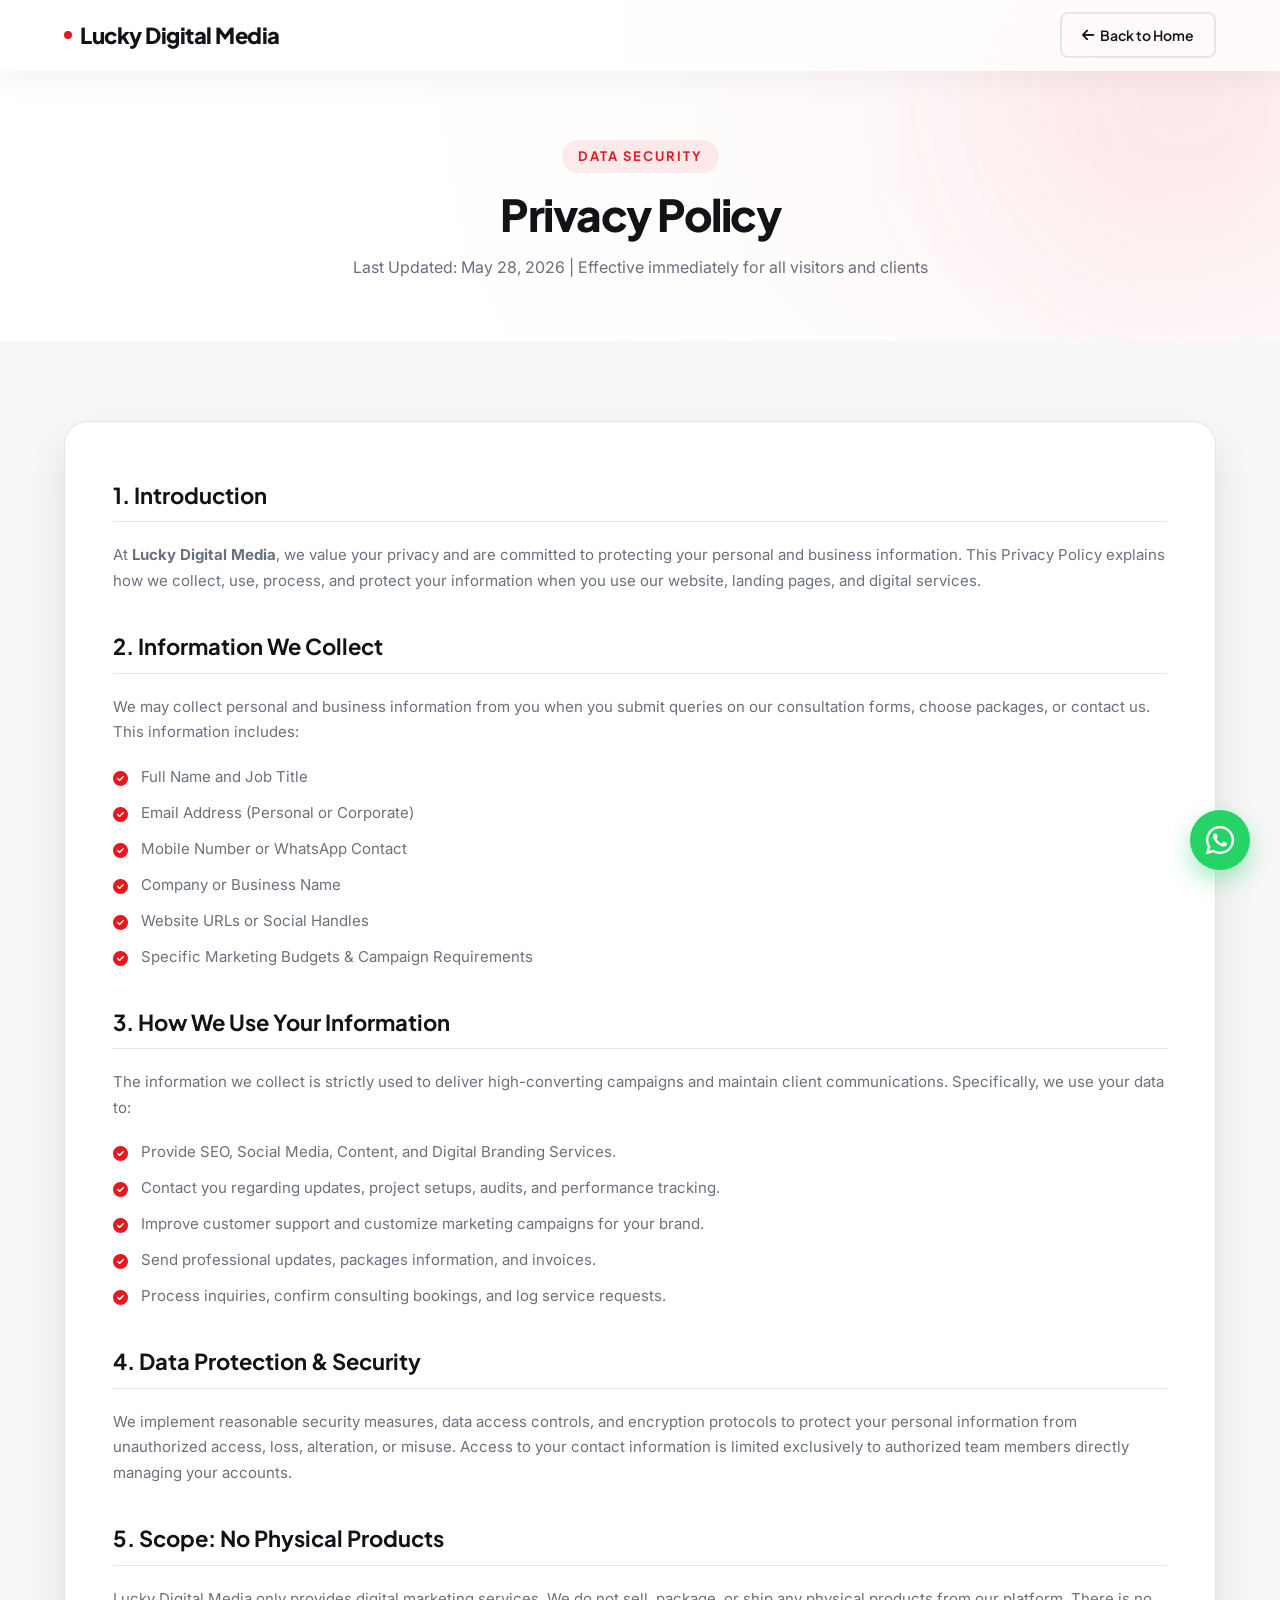
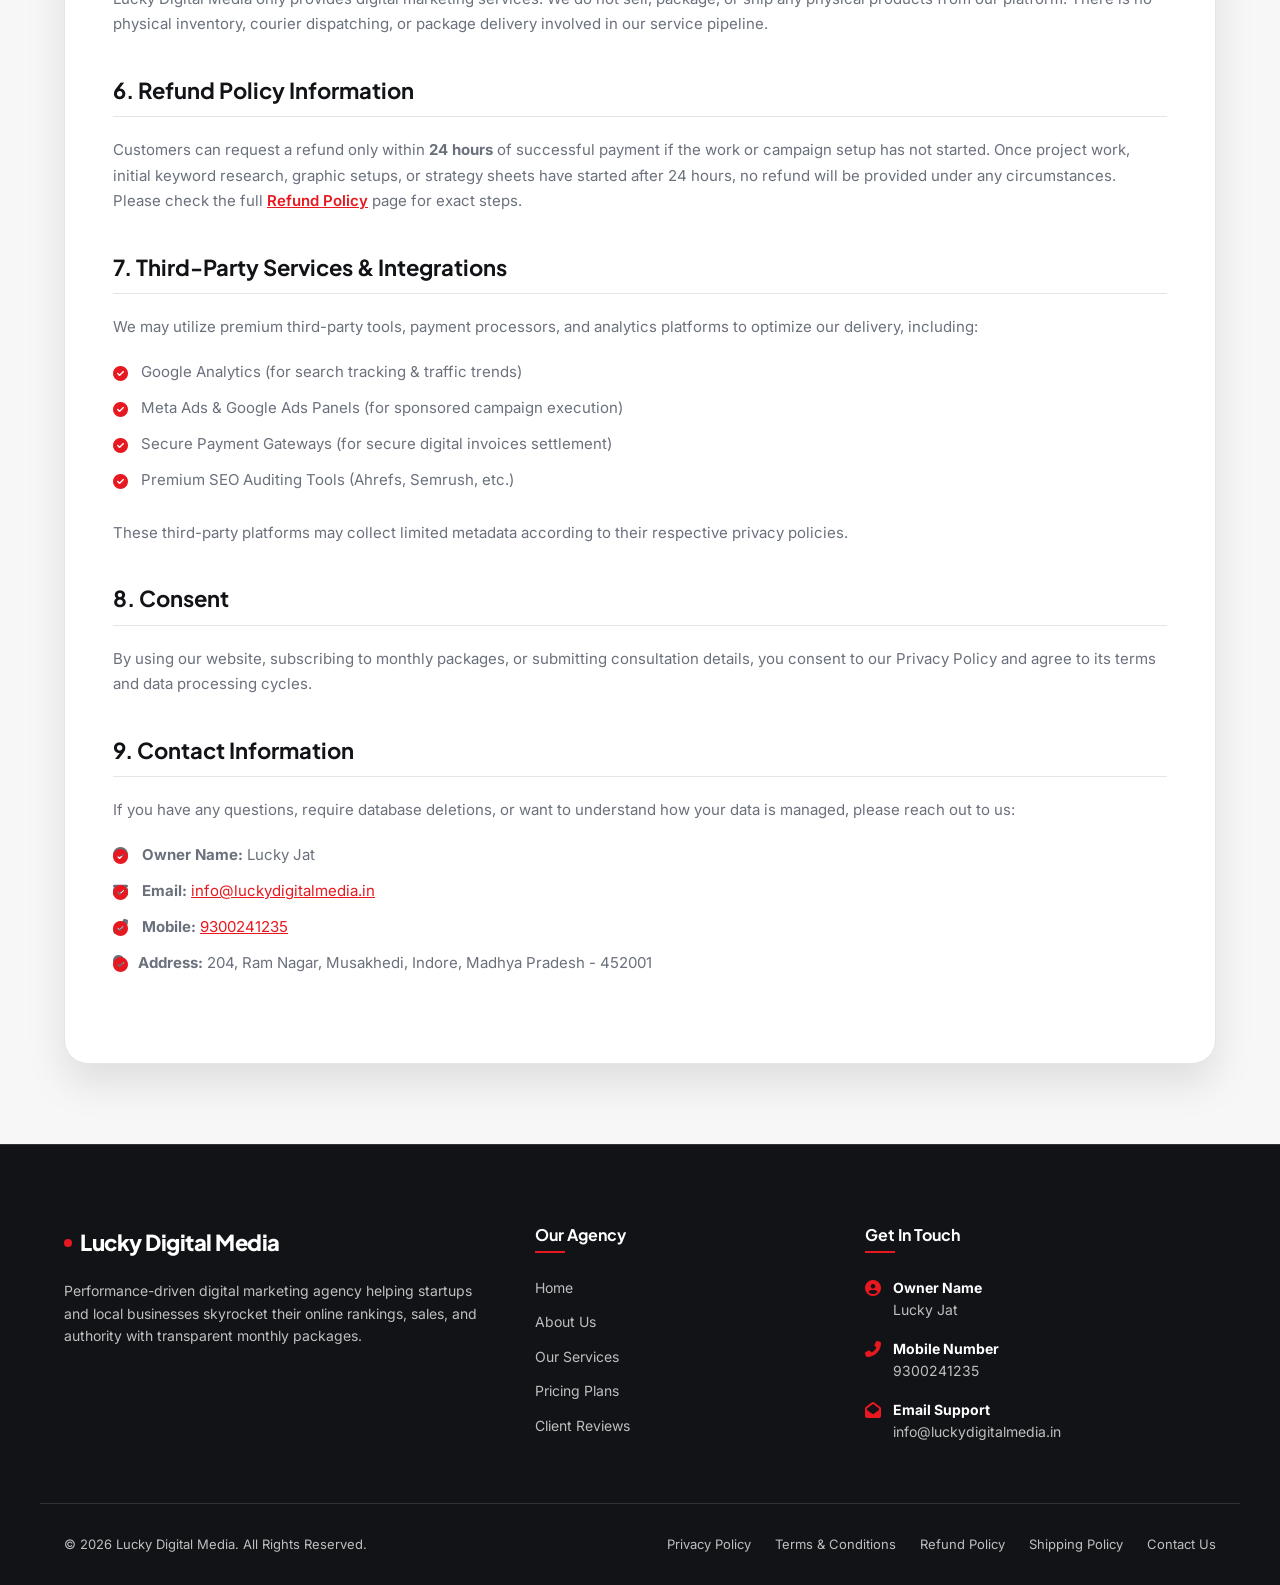
==== privacy.html @ 7b2c9bcc "UI Polish: Removed Antigravity AI credit from copyright text in all footers globally" ====
<!DOCTYPE html>
<html lang="en">
<head>
  <meta charset="UTF-8">
  <meta name="viewport" content="width=device-width, initial-scale=1.0">
  
  <!-- SEO Meta Content -->
  <title>Privacy Policy | Lucky Digital Media</title>
  <meta name="description" content="Read the Privacy Policy for Lucky Digital Media. Learn how we collect, use, safeguard, and secure your personal and business data.">
  <meta name="robots" content="noindex, follow"> <!-- Avoid duplicate landing page SEO indexing -->
  
  <!-- Icons & Fonts -->
  <link rel="stylesheet" href="https://cdnjs.cloudflare.com/ajax/libs/font-awesome/6.4.0/css/all.min.css">
  <link rel="stylesheet" href="css/style.css">
</head>
<body>

  <!-- Sticky Glassmorphic Header -->
  <header class="header scrolled" id="header" style="background-color: var(--glass-bg); backdrop-filter: blur(12px); -webkit-backdrop-filter: blur(12px); border-bottom: 1px solid var(--glass-border); box-shadow: var(--glass-shadow); padding: 12px 0;">
    <div class="container header-container">
      <a href="index.html" class="logo">
        <span class="logo-dot"></span>Lucky Digital Media
      </a>
      
      <div class="header-cta">
        <a href="index.html" class="btn btn-secondary" style="padding: 10px 20px; font-size: 14px; gap: 6px;"><i class="fas fa-arrow-left"></i> Back to Home</a>
      </div>
    </div>
  </header>

  <!-- Hero Section -->
  <section class="hero" id="hero" style="padding: 140px 0 60px 0; background: radial-gradient(circle at 80% 20%, hsla(358, 81%, 50%, 0.03) 0%, transparent 60%);">
    <div class="container" style="text-align: center;">
      <span class="section-tag">Data Security</span>
      <h1 style="font-size: 44px; font-weight: 800; margin-bottom: 16px;">Privacy Policy</h1>
      <p style="color: var(--text-muted); font-size: 16px;">Last Updated: May 28, 2026 | Effective immediately for all visitors and clients</p>
    </div>
  </section>

  <!-- Policy Content Section -->
  <section class="section section-bg-light" style="padding: 40px 0 80px 0;">
    <div class="container">
      <div class="policy-content-box">
        
        <h2>1. Introduction</h2>
        <p>At <strong>Lucky Digital Media</strong>, we value your privacy and are committed to protecting your personal and business information. This Privacy Policy explains how we collect, use, process, and protect your information when you use our website, landing pages, and digital services.</p>
        
        <h2>2. Information We Collect</h2>
        <p>We may collect personal and business information from you when you submit queries on our consultation forms, choose packages, or contact us. This information includes:</p>
        <ul>
          <li>Full Name and Job Title</li>
          <li>Email Address (Personal or Corporate)</li>
          <li>Mobile Number or WhatsApp Contact</li>
          <li>Company or Business Name</li>
          <li>Website URLs or Social Handles</li>
          <li>Specific Marketing Budgets & Campaign Requirements</li>
        </ul>
        
        <h2>3. How We Use Your Information</h2>
        <p>The information we collect is strictly used to deliver high-converting campaigns and maintain client communications. Specifically, we use your data to:</p>
        <ul>
          <li>Provide SEO, Social Media, Content, and Digital Branding Services.</li>
          <li>Contact you regarding updates, project setups, audits, and performance tracking.</li>
          <li>Improve customer support and customize marketing campaigns for your brand.</li>
          <li>Send professional updates, packages information, and invoices.</li>
          <li>Process inquiries, confirm consulting bookings, and log service requests.</li>
        </ul>
        
        <h2>4. Data Protection & Security</h2>
        <p>We implement reasonable security measures, data access controls, and encryption protocols to protect your personal information from unauthorized access, loss, alteration, or misuse. Access to your contact information is limited exclusively to authorized team members directly managing your accounts.</p>
        
        <h2>5. Scope: No Physical Products</h2>
        <p>Lucky Digital Media only provides digital marketing services. We do not sell, package, or ship any physical products from our platform. There is no physical inventory, courier dispatching, or package delivery involved in our service pipeline.</p>
        
        <h2>6. Refund Policy Information</h2>
        <p>Customers can request a refund only within <strong>24 hours</strong> of successful payment if the work or campaign setup has not started. Once project work, initial keyword research, graphic setups, or strategy sheets have started after 24 hours, no refund will be provided under any circumstances. Please check the full <a href="refund.html" style="color: var(--primary); font-weight: 600; text-decoration: underline;">Refund Policy</a> page for exact steps.</p>
        
        <h2>7. Third-Party Services & Integrations</h2>
        <p>We may utilize premium third-party tools, payment processors, and analytics platforms to optimize our delivery, including:</p>
        <ul>
          <li>Google Analytics (for search tracking & traffic trends)</li>
          <li>Meta Ads & Google Ads Panels (for sponsored campaign execution)</li>
          <li>Secure Payment Gateways (for secure digital invoices settlement)</li>
          <li>Premium SEO Auditing Tools (Ahrefs, Semrush, etc.)</li>
        </ul>
        <p>These third-party platforms may collect limited metadata according to their respective privacy policies.</p>
        
        <h2>8. Consent</h2>
        <p>By using our website, subscribing to monthly packages, or submitting consultation details, you consent to our Privacy Policy and agree to its terms and data processing cycles.</p>
        
        <h2>9. Contact Information</h2>
        <p>If you have any questions, require database deletions, or want to understand how your data is managed, please reach out to us:</p>
        <ul style="list-style: none;">
          <li style="padding-left: 0;"><i class="fas fa-user-circle text-primary" style="margin-right: 10px;"></i> <strong>Owner Name:</strong> Lucky Jat</li>
          <li style="padding-left: 0;"><i class="fas fa-envelope text-primary" style="margin-right: 10px;"></i> <strong>Email:</strong> <a href="mailto:info@luckydigitalmedia.in" style="color: var(--primary); text-decoration: underline;">info@luckydigitalmedia.in</a></li>
          <li style="padding-left: 0;"><i class="fas fa-phone-alt text-primary" style="margin-right: 10px;"></i> <strong>Mobile:</strong> <a href="tel:9300241235" style="color: var(--primary); text-decoration: underline;">9300241235</a></li>
          <li style="padding-left: 0;"><i class="fas fa-map-marker-alt text-primary" style="margin-right: 10px;"></i> <strong>Address:</strong> 204, Ram Nagar, Musakhedi, Indore, Madhya Pradesh - 452001</li>
        </ul>
        
      </div>
    </div>
  </section>

  <!-- Footer Section -->
  <footer class="footer">
    <div class="container footer-grid">
      
      <div class="footer-brand">
        <a href="index.html" class="logo">
          <span class="logo-dot"></span>Lucky Digital Media
        </a>
        <p class="footer-desc">Performance-driven digital marketing agency helping startups and local businesses skyrocket their online rankings, sales, and authority with transparent monthly packages.</p>
        
      </div>
      
      <div class="footer-column">
        <h4>Our Agency</h4>
        <div class="footer-links">
          <a href="index.html#hero">Home</a>
          <a href="index.html#about">About Us</a>
          <a href="index.html#services">Our Services</a>
          <a href="index.html#pricing">Pricing Plans</a>
          <a href="index.html#testimonials">Client Reviews</a>
        </div>
      </div>
      
      <div class="footer-column">
        <h4>Get In Touch</h4>
        <div class="footer-contact">
          <div class="footer-contact-item">
            <i class="fas fa-user-circle"></i>
            <div>
              <strong>Owner Name</strong>
              <p>Lucky Jat</p>
            </div>
          </div>
          <a href="tel:9300241235" class="footer-contact-item">
            <i class="fas fa-phone-alt"></i>
            <div>
              <strong>Mobile Number</strong>
              <p>9300241235</p>
            </div>
          </a>
          <a href="mailto:info@luckydigitalmedia.in" class="footer-contact-item">
            <i class="fas fa-envelope-open"></i>
            <div>
              <strong>Email Support</strong>
              <p>info@luckydigitalmedia.in</p>
            </div>
          </a>
        </div>
      </div>
      
    </div>
    
    <div class="container footer-bottom">
      <p class="footer-copyright">&copy; 2026 Lucky Digital Media. All Rights Reserved.</p>
      <div class="footer-bottom-links">
        <a href="privacy.html">Privacy Policy</a>
        <a href="terms.html">Terms & Conditions</a>
        <a href="refund.html">Refund Policy</a>
        <a href="shipping.html">Shipping Policy</a>
        <a href="index.html#consultation">Contact Us</a>
      </div>
    </div>
  </footer>

  <!-- Floating Responsive WhatsApp Button (Pulsing) -->
  <a href="https://wa.me/919300241235?text=Hi%20Lucky,%20I%20am%20interested%20in%20your%20digital%20marketing%20services!" class="whatsapp-float" target="_blank" rel="noopener noreferrer" aria-label="Chat on WhatsApp">
    <i class="fab fa-whatsapp"></i>
  </a>

  <!-- Back to Top Button -->
  <div class="back-to-top" id="backToTop" aria-label="Scroll to Top">
    <i class="fas fa-arrow-up"></i>
  </div>

  <script>
    const backToTopBtn = document.getElementById('backToTop');
    window.addEventListener('scroll', () => {
      if (window.scrollY > 400) {
        backToTopBtn.classList.add('show');
      } else {
        backToTopBtn.classList.remove('show');
      }
    });
    backToTopBtn.addEventListener('click', () => {
      window.scrollTo({ top: 0, behavior: 'smooth' });
    });
  </script>
</body>
</html>
---- css/style.css ----
/* 
  Lucky Digital Media - Premium Website Design Stylesheet
  Author: Antigravity AI
  Colors: Primary Red (#E31E24), White (#FFFFFF), Gray (#F7F7F7), Black (#111111)
  Fonts: Plus Jakarta Sans (Headings), Inter (Body)
*/

@import url('https://fonts.googleapis.com/css2?family=Inter:wght@300;400;500;600;700&family=Plus+Jakarta+Sans:wght@400;500;600;700;800&display=swap');

/* --- CUSTOM PROPERTIES --- */
:root {
  /* Colors */
  --primary: hsl(358, 81%, 50%); /* #E31E24 */
  --primary-hover: hsl(358, 81%, 42%);
  --primary-light: hsla(358, 81%, 50%, 0.08);
  --primary-glow: rgba(227, 30, 36, 0.4);
  
  --dark: hsl(220, 15%, 8%); /* #111317 */
  --dark-soft: hsl(220, 12%, 14%);
  --dark-light: hsl(220, 10%, 20%);
  
  --light: hsl(0, 0%, 97%); /* #F7F7F7 */
  --white: hsl(0, 0%, 100%);
  
  --text-dark: hsl(220, 15%, 10%); /* #111111 */
  --text-muted: hsl(220, 8%, 45%);
  --text-light: hsl(0, 0%, 95%);
  --text-light-muted: hsl(0, 0%, 75%);

  --border-color: hsl(220, 10%, 90%);
  --border-color-dark: hsl(220, 10%, 20%);
  
  /* Glassmorphism templates */
  --glass-bg: rgba(255, 255, 255, 0.75);
  --glass-border: rgba(255, 255, 255, 0.4);
  --glass-shadow: 0 8px 32px 0 rgba(0, 0, 0, 0.05);

  --glass-dark-bg: rgba(17, 19, 23, 0.75);
  --glass-dark-border: rgba(255, 255, 255, 0.05);
  --glass-dark-shadow: 0 8px 32px 0 rgba(0, 0, 0, 0.2);

  /* Fonts */
  --font-heading: 'Plus Jakarta Sans', sans-serif;
  --font-body: 'Inter', sans-serif;

  /* Shadows */
  --shadow-sm: 0 2px 8px rgba(0, 0, 0, 0.04);
  --shadow-md: 0 10px 30px rgba(0, 0, 0, 0.06);
  --shadow-lg: 0 20px 40px rgba(0, 0, 0, 0.1);
  --shadow-primary: 0 10px 25px rgba(227, 30, 36, 0.25);
  
  /* Border Radius */
  --radius-sm: 8px;
  --radius-md: 16px;
  --radius-lg: 24px;
  --radius-full: 9999px;

  /* Transitions */
  --transition-fast: 0.2s cubic-bezier(0.4, 0, 0.2, 1);
  --transition-normal: 0.4s cubic-bezier(0.4, 0, 0.2, 1);
  --transition-slow: 0.6s cubic-bezier(0.4, 0, 0.2, 1);

  /* Scroll padding for sticky header */
  scroll-behavior: smooth;
}

/* --- RESET & GLOBAL --- */
* {
  margin: 0;
  padding: 0;
  box-sizing: border-box;
  outline: none;
}

body {
  font-family: var(--font-body);
  font-size: 16px;
  line-height: 1.6;
  color: var(--text-dark);
  background-color: var(--white);
  overflow-x: hidden;
  -webkit-font-smoothing: antialiased;
}

h1, h2, h3, h4, h5, h6 {
  font-family: var(--font-heading);
  font-weight: 700;
  line-height: 1.25;
  color: var(--dark);
}

a {
  text-decoration: none;
  color: inherit;
  transition: var(--transition-fast);
}

button, input, select, textarea {
  font-family: inherit;
  font-size: inherit;
}

ul {
  list-style: none;
}

img {
  max-width: 100%;
  height: auto;
  display: block;
}

/* Custom Scrollbar */
::-webkit-scrollbar {
  width: 10px;
}
::-webkit-scrollbar-track {
  background: var(--light);
}
::-webkit-scrollbar-thumb {
  background: hsl(220, 10%, 80%);
  border-radius: var(--radius-full);
  border: 2px solid var(--light);
}
::-webkit-scrollbar-thumb:hover {
  background: var(--primary);
}

/* --- REUSABLE UTILITIES & LAYOUT --- */
.container {
  width: 100%;
  max-width: 1200px;
  margin: 0 auto;
  padding: 0 24px;
}

.section {
  padding: 100px 0;
  position: relative;
}

.section-bg-light {
  background-color: var(--light);
}

.section-bg-dark {
  background-color: var(--dark);
  color: var(--text-light);
}

.section-bg-dark h1,
.section-bg-dark h2,
.section-bg-dark h3,
.section-bg-dark h4 {
  color: var(--white);
}

.section-header {
  text-align: center;
  max-width: 700px;
  margin: 0 auto 60px auto;
}

.section-tag {
  display: inline-block;
  font-family: var(--font-heading);
  font-size: 13px;
  font-weight: 700;
  text-transform: uppercase;
  letter-spacing: 2px;
  color: var(--primary);
  background-color: var(--primary-light);
  padding: 6px 16px;
  border-radius: var(--radius-full);
  margin-bottom: 16px;
}

.section-header h2 {
  font-size: 40px;
  font-weight: 800;
  margin-bottom: 20px;
  letter-spacing: -0.5px;
}

.section-header p {
  font-size: 18px;
  color: var(--text-muted);
}

.section-bg-dark .section-header p {
  color: var(--text-light-muted);
}

/* Red highlighted text in headings */
.highlight-red {
  color: var(--primary);
  position: relative;
  display: inline-block;
}

/* Button UI Components */
.btn {
  display: inline-flex;
  align-items: center;
  justify-content: center;
  padding: 14px 28px;
  font-family: var(--font-heading);
  font-weight: 600;
  font-size: 15px;
  border-radius: var(--radius-sm);
  border: none;
  cursor: pointer;
  transition: var(--transition-normal);
  gap: 8px;
}

.btn-primary {
  background-color: var(--primary);
  color: var(--white);
  box-shadow: var(--shadow-primary);
}

.btn-primary:hover {
  background-color: var(--primary-hover);
  transform: translateY(-2px);
  box-shadow: 0 12px 28px rgba(227, 30, 36, 0.35);
}

.btn-secondary {
  background-color: transparent;
  color: var(--dark);
  border: 2px solid var(--border-color);
}

.btn-secondary:hover {
  background-color: var(--dark);
  color: var(--white);
  border-color: var(--dark);
  transform: translateY(-2px);
}

.btn-white {
  background-color: var(--white);
  color: var(--primary);
  box-shadow: var(--shadow-sm);
}

.btn-white:hover {
  background-color: var(--primary);
  color: var(--white);
  transform: translateY(-2px);
  box-shadow: var(--shadow-primary);
}

.btn-dark {
  background-color: var(--dark);
  color: var(--white);
  box-shadow: var(--shadow-md);
}

.btn-dark:hover {
  background-color: var(--primary);
  transform: translateY(-2px);
  box-shadow: var(--shadow-primary);
}

/* Scroll progress bar indicator */
.scroll-progress-container {
  position: fixed;
  top: 0;
  left: 0;
  width: 100%;
  height: 4px;
  z-index: 1001;
}

.scroll-progress-bar {
  height: 100%;
  background: var(--primary);
  width: 0%;
  transition: width 0.1s ease-out;
}

/* --- STICKY GLASSMORPHISM HEADER --- */
.header {
  position: fixed;
  top: 0;
  left: 0;
  width: 100%;
  z-index: 1000;
  transition: var(--transition-normal);
  padding: 20px 0;
}

.header.scrolled {
  background-color: var(--glass-bg);
  backdrop-filter: blur(12px);
  -webkit-backdrop-filter: blur(12px);
  border-bottom: 1px solid var(--glass-border);
  box-shadow: var(--glass-shadow);
  padding: 12px 0;
}

.header-container {
  display: flex;
  align-items: center;
  justify-content: space-between;
}

.logo {
  display: flex;
  align-items: center;
  gap: 8px;
  font-family: var(--font-heading);
  font-weight: 800;
  font-size: 22px;
  color: var(--dark);
  letter-spacing: -0.5px;
  white-space: nowrap;
}

.mobile-cta-btn {
  display: none;
}

.logo-dot {
  width: 8px;
  height: 8px;
  background-color: var(--primary);
  border-radius: var(--radius-full);
  display: inline-block;
}

.nav {
  display: flex;
  align-items: center;
  gap: 32px;
}

.nav-link {
  font-family: var(--font-heading);
  font-weight: 500;
  font-size: 15px;
  color: var(--text-dark);
  position: relative;
  padding: 6px 0;
}

.nav-link:hover,
.nav-link.active {
  color: var(--primary);
}

.nav-link::after {
  content: '';
  position: absolute;
  bottom: 0;
  left: 0;
  width: 0;
  height: 2px;
  background-color: var(--primary);
  transition: var(--transition-normal);
}

.nav-link:hover::after,
.nav-link.active::after {
  width: 100%;
}

.header-cta {
  display: block;
}

.hamburger {
  display: none;
  cursor: pointer;
  background: none;
  border: none;
  position: relative;
  width: 24px;
  height: 18px;
  z-index: 1010;
}

.hamburger span {
  display: block;
  position: absolute;
  height: 2px;
  width: 100%;
  background: var(--dark);
  border-radius: 9px;
  opacity: 1;
  left: 0;
  transform: rotate(0deg);
  transition: .25s ease-in-out;
}

.hamburger span:nth-child(1) { top: 0px; }
.hamburger span:nth-child(2) { top: 8px; }
.hamburger span:nth-child(3) { top: 16px; }

.hamburger.open span:nth-child(1) {
  top: 8px;
  transform: rotate(135deg);
}

.hamburger.open span:nth-child(2) {
  opacity: 0;
  left: -60px;
}

.hamburger.open span:nth-child(3) {
  top: 8px;
  transform: rotate(-135deg);
}

/* --- DYNAMIC HERO SECTION --- */
.hero {
  padding: 160px 0 100px 0;
  background: radial-gradient(circle at 80% 20%, hsla(358, 81%, 50%, 0.04) 0%, transparent 60%),
              radial-gradient(circle at 10% 80%, hsla(220, 15%, 8%, 0.02) 0%, transparent 50%);
  position: relative;
  overflow: hidden;
}

.hero::before {
  content: '';
  position: absolute;
  width: 400px;
  height: 400px;
  border-radius: var(--radius-full);
  background: var(--primary-light);
  filter: blur(100px);
  top: -100px;
  right: -100px;
  z-index: 0;
}

.hero-grid {
  display: grid;
  grid-template-columns: 1.1fr 0.9fr;
  align-items: center;
  gap: 60px;
  position: relative;
  z-index: 1;
}

.hero-content {
  display: flex;
  flex-direction: column;
  align-items: flex-start;
}

.hero-tag {
  display: inline-flex;
  align-items: center;
  gap: 8px;
  background-color: var(--white);
  padding: 8px 16px;
  border-radius: var(--radius-full);
  box-shadow: var(--shadow-sm);
  border: 1px solid var(--border-color);
  font-family: var(--font-heading);
  font-size: 13px;
  font-weight: 600;
  color: var(--dark);
  margin-bottom: 24px;
}

.hero-tag-pulse {
  width: 8px;
  height: 8px;
  background-color: var(--primary);
  border-radius: var(--radius-full);
  animation: pulse 1.5s infinite;
}

.hero h1 {
  font-size: 56px;
  font-weight: 800;
  line-height: 1.15;
  letter-spacing: -1.5px;
  margin-bottom: 24px;
}

.hero h1 span.gradient {
  background: linear-gradient(to right, var(--primary), hsl(358, 80%, 60%));
  -webkit-background-clip: text;
  -webkit-text-fill-color: transparent;
}

.hero p.subheading {
  font-size: 19px;
  color: var(--text-muted);
  margin-bottom: 36px;
  line-height: 1.6;
}

.hero-ctas {
  display: flex;
  gap: 16px;
  margin-bottom: 40px;
  flex-wrap: wrap;
}

.hero-trust-bar {
  border-top: 1px solid var(--border-color);
  padding-top: 24px;
  width: 100%;
}

.hero-trust-text {
  font-family: var(--font-heading);
  font-size: 14px;
  font-weight: 600;
  color: var(--text-muted);
  display: flex;
  align-items: center;
  gap: 12px;
  flex-wrap: wrap;
}

.hero-trust-text span {
  display: flex;
  align-items: center;
  gap: 6px;
}

.hero-trust-text span:not(:last-child)::after {
  content: '|';
  margin-left: 12px;
  color: var(--border-color);
}

.hero-visual {
  position: relative;
  display: flex;
  justify-content: center;
}

.hero-blob-card {
  position: relative;
  width: 100%;
  max-width: 480px;
  height: 400px;
  background: linear-gradient(135deg, var(--primary) 0%, hsl(358, 80%, 40%) 100%);
  border-radius: 30% 70% 70% 30% / 30% 30% 70% 70%;
  animation: morphing 15s ease-in-out infinite alternate;
  display: flex;
  align-items: center;
  justify-content: center;
  box-shadow: 0 20px 50px rgba(227, 30, 36, 0.3);
}

.hero-card-floating {
  position: absolute;
  background-color: var(--glass-bg);
  backdrop-filter: blur(12px);
  -webkit-backdrop-filter: blur(12px);
  border: 1px solid var(--glass-border);
  border-radius: var(--radius-md);
  padding: 16px 20px;
  box-shadow: var(--shadow-lg);
  display: flex;
  align-items: center;
  gap: 14px;
  animation: float 6s ease-in-out infinite;
}

.hero-card-1 {
  top: 40px;
  left: -20px;
  animation-delay: 0s;
}

.hero-card-2 {
  bottom: 40px;
  right: -20px;
  animation-delay: 3s;
}

.hero-card-icon {
  width: 44px;
  height: 44px;
  border-radius: var(--radius-sm);
  background-color: var(--primary-light);
  display: flex;
  align-items: center;
  justify-content: center;
  color: var(--primary);
  font-size: 20px;
}

.hero-card-info h4 {
  font-size: 16px;
  font-weight: 700;
}

.hero-card-info p {
  font-size: 12px;
  color: var(--text-muted);
}

.hero-svg-illustration {
  width: 80%;
  color: var(--white);
}

/* --- DUAL-BEHAVIOR IMAGE SLIDER --- */
.slider-section {
  position: relative;
  overflow: hidden;
  padding: 60px 0;
  background-color: var(--light);
}

.slider-wrapper {
  position: relative;
  width: 100%;
  border-radius: var(--radius-lg);
  overflow: hidden;
  box-shadow: var(--shadow-lg);
}

.slider-container {
  display: flex;
  width: 300%; /* For 3 slides */
  transition: transform var(--transition-slow);
}

.slide {
  width: 33.3333%;
  position: relative;
  min-height: 520px;
  display: grid;
  grid-template-columns: 1fr 1.1fr;
  background-color: var(--dark);
  color: var(--white);
  overflow: hidden;
}

.slide-content {
  padding: 60px;
  display: flex;
  flex-direction: column;
  justify-content: center;
  align-items: flex-start;
  z-index: 2;
  position: relative;
}

.slide-tag {
  color: var(--primary);
  font-weight: 700;
  font-size: 14px;
  text-transform: uppercase;
  letter-spacing: 2px;
  margin-bottom: 20px;
  font-family: var(--font-heading);
}

.slide-title {
  font-size: 38px;
  font-weight: 800;
  line-height: 1.2;
  margin-bottom: 20px;
  letter-spacing: -0.5px;
  color: var(--white);
}

.slide-desc {
  font-size: 16px;
  color: var(--text-light-muted);
  margin-bottom: 36px;
}

.slide-image-container {
  position: relative;
  overflow: hidden;
  height: 100%;
  width: 100%;
}

.slide-img {
  width: 100%;
  height: 100%;
  object-fit: cover;
  transition: transform 6s ease-in-out;
}

.slide:hover .slide-img {
  transform: scale(1.05);
}

/* Slider Controls */
.slider-btn {
  position: absolute;
  top: 50%;
  transform: translateY(-50%);
  width: 50px;
  height: 50px;
  border-radius: var(--radius-full);
  background-color: var(--glass-bg);
  border: 1px solid var(--glass-border);
  color: var(--dark);
  display: flex;
  align-items: center;
  justify-content: center;
  cursor: pointer;
  z-index: 10;
  transition: var(--transition-fast);
  backdrop-filter: blur(8px);
  -webkit-backdrop-filter: blur(8px);
}

.slider-btn:hover {
  background-color: var(--primary);
  color: var(--white);
  border-color: var(--primary);
}

.slider-btn-prev {
  left: 24px;
}

.slider-btn-next {
  right: 24px;
}

.slider-dots {
  position: absolute;
  bottom: 24px;
  left: 50%;
  transform: translateX(-50%);
  display: flex;
  gap: 10px;
  z-index: 10;
}

.slider-dot {
  width: 10px;
  height: 10px;
  border-radius: var(--radius-full);
  background-color: rgba(255, 255, 255, 0.4);
  cursor: pointer;
  transition: var(--transition-fast);
}

.slider-dot.active {
  background-color: var(--primary);
  width: 28px;
}

/* --- ABOUT, VISION & MISSION --- */
.about-grid {
  display: grid;
  grid-template-columns: 0.95fr 1.05fr;
  gap: 60px;
  align-items: center;
}

.about-visual {
  position: relative;
}

.about-card {
  position: relative;
  background-color: var(--white);
  border-radius: var(--radius-lg);
  padding: 40px;
  box-shadow: var(--shadow-lg);
  border: 1px solid var(--border-color);
  overflow: hidden;
}

.about-card::before {
  content: '';
  position: absolute;
  top: 0;
  left: 0;
  width: 6px;
  height: 100%;
  background-color: var(--primary);
}

.about-rating {
  display: flex;
  align-items: center;
  gap: 12px;
  margin-bottom: 20px;
}

.stars {
  display: flex;
  gap: 2px;
  color: #FFD700;
}

.stars i {
  font-size: 16px;
}

.about-rating-text {
  font-weight: 700;
  font-size: 14px;
}

.about-quote {
  font-size: 20px;
  font-style: italic;
  font-weight: 600;
  color: var(--dark);
  margin-bottom: 24px;
  line-height: 1.4;
}

.about-author {
  display: flex;
  align-items: center;
  gap: 16px;
}

.about-avatar {
  width: 50px;
  height: 50px;
  border-radius: var(--radius-full);
  background: var(--primary);
  color: var(--white);
  font-weight: 700;
  font-size: 18px;
  display: flex;
  align-items: center;
  justify-content: center;
}

.about-author-info h4 {
  font-size: 16px;
  font-weight: 700;
}

.about-author-info p {
  font-size: 13px;
  color: var(--text-muted);
}

.about-content h3 {
  font-size: 32px;
  font-weight: 800;
  margin-bottom: 24px;
}

.about-text {
  font-size: 16px;
  color: var(--text-muted);
  margin-bottom: 30px;
}

/* Vision & Mission grid styling */
.vm-grid {
  display: grid;
  grid-template-columns: 1fr 1fr;
  gap: 24px;
  margin-top: 40px;
  width: 100%;
}

.vm-card {
  background-color: var(--white);
  padding: 32px;
  border-radius: var(--radius-md);
  box-shadow: var(--shadow-sm);
  border: 1px solid var(--border-color);
  transition: var(--transition-normal);
  display: flex;
  flex-direction: column;
  gap: 16px;
}

.vm-card:hover {
  transform: translateY(-5px);
  box-shadow: var(--shadow-md);
  border-color: var(--primary-light);
}

.vm-icon {
  width: 50px;
  height: 50px;
  border-radius: var(--radius-sm);
  background-color: var(--primary-light);
  color: var(--primary);
  display: flex;
  align-items: center;
  justify-content: center;
  font-size: 22px;
}

.vm-card h4 {
  font-size: 20px;
  font-weight: 700;
}

.vm-card p {
  font-size: 14px;
  color: var(--text-muted);
  line-height: 1.6;
}

/* --- SERVICES SECTION --- */
.services-grid {
  display: grid;
  grid-template-columns: repeat(4, 1fr);
  gap: 24px;
}

.service-card {
  background-color: var(--white);
  border-radius: var(--radius-md);
  padding: 40px 30px;
  box-shadow: var(--shadow-sm);
  border: 1px solid var(--border-color);
  transition: var(--transition-normal);
  display: flex;
  flex-direction: column;
  height: 100%;
}

.service-card:hover {
  transform: translateY(-8px);
  box-shadow: var(--shadow-lg);
  border-color: var(--primary);
}

.service-icon-wrapper {
  width: 60px;
  height: 60px;
  border-radius: var(--radius-sm);
  background-color: var(--primary-light);
  color: var(--primary);
  display: flex;
  align-items: center;
  justify-content: center;
  font-size: 26px;
  margin-bottom: 28px;
  transition: var(--transition-normal);
}

.service-card:hover .service-icon-wrapper {
  background-color: var(--primary);
  color: var(--white);
  box-shadow: var(--shadow-primary);
}

.service-card h3 {
  font-size: 22px;
  font-weight: 700;
  margin-bottom: 20px;
}

.service-list {
  display: flex;
  flex-direction: column;
  gap: 12px;
  margin-bottom: 32px;
  flex-grow: 1;
}

.service-list li {
  font-size: 14px;
  color: var(--text-muted);
  display: flex;
  align-items: center;
  gap: 10px;
}

.service-list li i {
  color: var(--primary);
  font-size: 14px;
}

.service-btn {
  font-size: 14px;
  font-weight: 700;
  color: var(--primary);
  display: inline-flex;
  align-items: center;
  gap: 6px;
  padding: 0;
  border: none;
  background: none;
  cursor: pointer;
  transition: var(--transition-fast);
}

.service-btn i {
  transition: transform var(--transition-fast);
}

.service-card:hover .service-btn {
  color: var(--primary-hover);
}

.service-card:hover .service-btn i {
  transform: translateX(4px);
}

/* --- PRICING PACKAGES --- */
.pricing-grid {
  display: grid;
  grid-template-columns: repeat(3, 1fr);
  gap: 30px;
  align-items: stretch;
}

.pricing-card {
  background-color: var(--white);
  border-radius: var(--radius-lg);
  border: 1px solid var(--border-color);
  padding: 48px 40px;
  position: relative;
  transition: var(--transition-normal);
  display: flex;
  flex-direction: column;
  height: 100%;
}

.pricing-card:hover {
  transform: translateY(-8px);
  box-shadow: var(--shadow-lg);
}

/* Highlight Featured (Growth) Card */
.pricing-card.featured {
  border: 2px solid var(--primary);
  box-shadow: var(--shadow-lg);
}

.pricing-card.featured::before {
  content: 'MOST POPULAR';
  position: absolute;
  top: 24px;
  right: 24px;
  background-color: var(--primary);
  color: var(--white);
  font-family: var(--font-heading);
  font-size: 11px;
  font-weight: 700;
  letter-spacing: 1px;
  padding: 6px 12px;
  border-radius: var(--radius-full);
}

.pricing-header {
  margin-bottom: 30px;
}

.pricing-name {
  font-size: 20px;
  font-weight: 700;
  color: var(--text-muted);
  margin-bottom: 8px;
}

.pricing-card.featured .pricing-name {
  color: var(--primary);
}

.pricing-price {
  font-size: 40px;
  font-weight: 800;
  color: var(--dark);
  display: flex;
  align-items: baseline;
}

.pricing-price span {
  font-size: 14px;
  font-weight: 500;
  color: var(--text-muted);
  margin-left: 4px;
}

.pricing-desc {
  font-size: 14px;
  color: var(--text-muted);
  margin-top: 10px;
}

.pricing-divider {
  height: 1px;
  background-color: var(--border-color);
  margin: 30px 0;
}

.pricing-features {
  display: flex;
  flex-direction: column;
  gap: 16px;
  margin-bottom: 40px;
  flex-grow: 1;
}

.pricing-features li {
  display: flex;
  align-items: center;
  gap: 12px;
  font-size: 15px;
  color: var(--text-dark);
}

.pricing-features li i {
  color: var(--primary);
  font-size: 16px;
  width: 20px;
  height: 20px;
  background-color: var(--primary-light);
  border-radius: var(--radius-full);
  display: flex;
  align-items: center;
  justify-content: center;
}

.pricing-cta {
  width: 100%;
}

/* --- WHY CHOOSE US & COUNTER STATS --- */
.why-grid {
  display: grid;
  grid-template-columns: 1.15fr 0.85fr;
  gap: 60px;
  align-items: center;
}

.why-features {
  display: grid;
  grid-template-columns: 1fr 1fr;
  gap: 30px;
}

.why-card {
  display: flex;
  gap: 20px;
}

.why-icon {
  width: 44px;
  height: 44px;
  border-radius: var(--radius-sm);
  background-color: var(--primary-light);
  color: var(--primary);
  font-size: 18px;
  display: flex;
  align-items: center;
  justify-content: center;
  flex-shrink: 0;
}

.why-info h4 {
  font-size: 17px;
  font-weight: 700;
  margin-bottom: 8px;
}

.why-info p {
  font-size: 14px;
  color: var(--text-muted);
  line-height: 1.5;
}

/* Stats Counter Layout */
.stats-grid {
  display: grid;
  grid-template-columns: 1fr 1fr;
  gap: 24px;
}

.stat-card {
  background-color: var(--white);
  border-radius: var(--radius-md);
  border: 1px solid var(--border-color);
  padding: 32px;
  text-align: center;
  box-shadow: var(--shadow-sm);
  transition: var(--transition-normal);
}

.stat-card:hover {
  transform: translateY(-5px);
  box-shadow: var(--shadow-md);
  border-color: var(--primary-light);
}

.stat-number {
  font-size: 42px;
  font-weight: 800;
  color: var(--primary);
  margin-bottom: 8px;
}

.stat-label {
  font-size: 14px;
  font-weight: 600;
  color: var(--text-muted);
}

/* --- GOOGLE REVIEW TESTIMONIALS --- */
.testimonials-wrapper {
  position: relative;
  max-width: 900px;
  margin: 0 auto;
  overflow: hidden;
}

.testimonials-container {
  display: flex;
  width: 500%; /* For 5 reviews */
  transition: transform var(--transition-normal);
}

.testimonial-card {
  width: 20%;
  padding: 20px 40px;
  flex-shrink: 0;
}

.google-review-box {
  background-color: var(--white);
  border-radius: var(--radius-lg);
  padding: 48px;
  box-shadow: var(--shadow-lg);
  border: 1px solid var(--border-color);
  position: relative;
  display: flex;
  flex-direction: column;
}

.google-watermark {
  position: absolute;
  top: 36px;
  right: 36px;
  opacity: 0.15;
  font-size: 32px;
  color: var(--dark);
}

.review-header {
  display: flex;
  align-items: center;
  justify-content: space-between;
  margin-bottom: 24px;
  flex-wrap: wrap;
  gap: 16px;
}

.reviewer-profile {
  display: flex;
  align-items: center;
  gap: 16px;
}

.reviewer-avatar {
  width: 54px;
  height: 54px;
  border-radius: var(--radius-full);
  background-color: #4285F4; /* Google Blue */
  color: var(--white);
  font-weight: 700;
  font-size: 20px;
  display: flex;
  align-items: center;
  justify-content: center;
}

.reviewer-info h4 {
  font-size: 16px;
  font-weight: 700;
}

.reviewer-meta {
  display: flex;
  align-items: center;
  gap: 8px;
  font-size: 12px;
  color: var(--text-muted);
  margin-top: 2px;
}

.verified-badge {
  color: #0F9D58; /* Google Green */
  display: inline-flex;
  align-items: center;
  gap: 4px;
  font-weight: 600;
}

.review-stars {
  display: flex;
  gap: 4px;
  color: #F4B400; /* Google Yellow */
  font-size: 18px;
}

.review-body {
  font-size: 18px;
  color: var(--text-dark);
  line-height: 1.6;
  margin-bottom: 24px;
  font-style: italic;
  flex-grow: 1;
}

/* Testimonials Controller */
.testimonials-nav {
  display: flex;
  align-items: center;
  justify-content: center;
  gap: 24px;
  margin-top: 40px;
}

.testimonial-dots {
  display: flex;
  gap: 10px;
}

.testimonial-dot {
  width: 10px;
  height: 10px;
  border-radius: var(--radius-full);
  background-color: var(--border-color);
  cursor: pointer;
  transition: var(--transition-fast);
}

.testimonial-dot.active {
  background-color: var(--primary);
  width: 24px;
}

/* --- CONSULTATION FORM SECTION --- */
.consultation-grid {
  display: grid;
  grid-template-columns: 0.9fr 1.1fr;
  gap: 60px;
  align-items: center;
}

.consultation-info {
  display: flex;
  flex-direction: column;
}

.consultation-title {
  font-size: 38px;
  font-weight: 800;
  margin-bottom: 20px;
}

.consultation-desc {
  font-size: 16px;
  color: var(--text-muted);
  margin-bottom: 36px;
}

.contact-channels {
  display: flex;
  flex-direction: column;
  gap: 24px;
}

.contact-item {
  display: flex;
  align-items: center;
  gap: 20px;
}

.contact-icon {
  width: 50px;
  height: 50px;
  border-radius: var(--radius-sm);
  background-color: var(--primary-light);
  color: var(--primary);
  font-size: 20px;
  display: flex;
  align-items: center;
  justify-content: center;
  flex-shrink: 0;
}

.contact-details h4 {
  font-size: 14px;
  font-weight: 500;
  color: var(--text-muted);
}

.contact-details p {
  font-size: 18px;
  font-weight: 700;
  color: var(--dark);
}

/* Interactive Modern Form Layout */
.form-card {
  background-color: var(--white);
  border-radius: var(--radius-lg);
  padding: 48px;
  box-shadow: var(--shadow-lg);
  border: 1px solid var(--border-color);
}

.form-group {
  margin-bottom: 24px;
  position: relative;
}

.form-row {
  display: grid;
  grid-template-columns: 1fr 1fr;
  gap: 20px;
}

.form-label {
  display: block;
  font-family: var(--font-heading);
  font-weight: 600;
  font-size: 14px;
  margin-bottom: 8px;
  color: var(--dark);
}

.form-control {
  width: 100%;
  padding: 14px 20px;
  border-radius: var(--radius-sm);
  border: 1px solid var(--border-color);
  background-color: var(--light);
  color: var(--text-dark);
  font-size: 15px;
  transition: var(--transition-normal);
}

.form-control:focus {
  border-color: var(--primary);
  background-color: var(--white);
  box-shadow: 0 0 0 4px var(--primary-light);
}

textarea.form-control {
  resize: vertical;
  min-height: 120px;
}

.form-submit-btn {
  width: 100%;
}

/* Form success message popup */
.form-success-alert {
  display: none;
  background-color: #e6f4ea;
  border: 1px solid #137333;
  color: #137333;
  padding: 16px;
  border-radius: var(--radius-sm);
  margin-bottom: 24px;
  font-weight: 600;
  align-items: center;
  gap: 12px;
}

/* --- FAQ ACCORDION SECTION --- */
.faq-container {
  max-width: 800px;
  margin: 0 auto;
  display: flex;
  flex-direction: column;
  gap: 16px;
}

.faq-item {
  background-color: var(--white);
  border-radius: var(--radius-sm);
  border: 1px solid var(--border-color);
  overflow: hidden;
  transition: var(--transition-normal);
}

.faq-header {
  padding: 24px 32px;
  display: flex;
  justify-content: space-between;
  align-items: center;
  cursor: pointer;
  user-select: none;
  gap: 20px;
  transition: var(--transition-normal);
}

.faq-header:hover {
  background-color: var(--light);
}

.faq-header h3 {
  font-size: 18px;
  font-weight: 700;
}

.faq-icon {
  width: 24px;
  height: 24px;
  border-radius: var(--radius-full);
  background-color: var(--light);
  color: var(--dark);
  display: flex;
  align-items: center;
  justify-content: center;
  font-size: 12px;
  transition: var(--transition-normal);
  flex-shrink: 0;
}

.faq-item.active {
  border-color: var(--primary);
  box-shadow: var(--shadow-sm);
}

.faq-item.active .faq-icon {
  background-color: var(--primary);
  color: var(--white);
  transform: rotate(180deg);
}

.faq-item.active .faq-header h3 {
  color: var(--primary);
}

.faq-body {
  max-height: 0;
  overflow: hidden;
  transition: max-height var(--transition-normal) ease-out;
}

.faq-content {
  padding: 0 32px 24px 32px;
  font-size: 15px;
  color: var(--text-muted);
  line-height: 1.6;
}

/* --- POLICY & FOOTER SECTION --- */
.footer {
  background-color: var(--dark);
  color: var(--text-light);
  padding: 80px 0 30px 0;
  border-top: 1px solid var(--border-color-dark);
}

.footer-grid {
  display: grid;
  grid-template-columns: 1.2fr 0.8fr 1fr;
  gap: 50px;
  margin-bottom: 60px;
}

.footer-brand {
  display: flex;
  flex-direction: column;
  align-items: flex-start;
  gap: 20px;
}

.footer-brand .logo {
  color: var(--white);
}

.footer-desc {
  font-size: 14px;
  color: var(--text-light-muted);
  line-height: 1.6;
}

.footer-socials {
  display: flex;
  gap: 12px;
}

.social-link {
  width: 36px;
  height: 36px;
  border-radius: var(--radius-sm);
  background-color: var(--dark-soft);
  color: var(--text-light-muted);
  display: flex;
  align-items: center;
  justify-content: center;
  font-size: 16px;
  transition: var(--transition-fast);
}

.social-link:hover {
  background-color: var(--primary);
  color: var(--white);
}

.footer-column h4 {
  font-size: 16px;
  font-weight: 700;
  color: var(--white);
  margin-bottom: 24px;
  position: relative;
  padding-bottom: 8px;
}

.footer-column h4::after {
  content: '';
  position: absolute;
  bottom: 0;
  left: 0;
  width: 30px;
  height: 2px;
  background-color: var(--primary);
}

.footer-links {
  display: flex;
  flex-direction: column;
  gap: 12px;
}

.footer-links a {
  font-size: 14px;
  color: var(--text-light-muted);
}

.footer-links a:hover {
  color: var(--primary);
  padding-left: 4px;
}

.footer-contact {
  display: flex;
  flex-direction: column;
  gap: 16px;
}

.footer-contact-item {
  display: flex;
  gap: 12px;
  font-size: 14px;
  color: var(--text-light-muted);
}

.footer-contact-item i {
  color: var(--primary);
  font-size: 16px;
  margin-top: 3px;
}

.footer-contact-item strong {
  color: var(--white);
}

.footer-bottom {
  border-top: 1px solid var(--border-color-dark);
  padding-top: 30px;
  display: flex;
  justify-content: space-between;
  align-items: center;
  flex-wrap: wrap;
  gap: 20px;
}

.footer-copyright {
  font-size: 13px;
  color: var(--text-light-muted);
}

.footer-bottom-links {
  display: flex;
  gap: 24px;
}

.footer-bottom-links a {
  font-size: 13px;
  color: var(--text-light-muted);
}

.footer-bottom-links a:hover {
  color: var(--primary);
}

/* --- INTERACTIVE FLOATING ELEMENTS --- */
/* Pulse bounce animation for WhatsApp Button */
.whatsapp-float {
  position: fixed;
  bottom: 30px;
  right: 30px;
  width: 60px;
  height: 60px;
  background-color: #25D366;
  color: var(--white);
  border-radius: var(--radius-full);
  display: flex;
  align-items: center;
  justify-content: center;
  font-size: 32px;
  box-shadow: 0 10px 25px rgba(37, 211, 102, 0.4);
  z-index: 999;
  transition: var(--transition-normal);
  animation: wa-pulse 2s infinite;
}

.whatsapp-float:hover {
  transform: scale(1.1) translateY(-5px);
  box-shadow: 0 15px 30px rgba(37, 211, 102, 0.6);
}

/* Back to Top Widget */
.back-to-top {
  position: fixed;
  bottom: 30px;
  left: 30px;
  width: 44px;
  height: 44px;
  background-color: var(--white);
  color: var(--dark);
  border: 1px solid var(--border-color);
  border-radius: var(--radius-full);
  display: flex;
  align-items: center;
  justify-content: center;
  font-size: 14px;
  box-shadow: var(--shadow-md);
  z-index: 998;
  cursor: pointer;
  opacity: 0;
  visibility: hidden;
  transition: var(--transition-normal);
}

.back-to-top.show {
  opacity: 1;
  visibility: visible;
}

.back-to-top:hover {
  background-color: var(--primary);
  color: var(--white);
  border-color: var(--primary);
  transform: translateY(-3px);
}

/* --- VIEWPORT ANIMATIONS (Intersection Observer) --- */
.reveal {
  opacity: 0;
  transform: translateY(30px);
  transition: opacity 0.8s ease-out, transform 0.8s ease-out;
}

.reveal.active {
  opacity: 1;
  transform: translateY(0);
}

.reveal-left {
  opacity: 0;
  transform: translateX(-30px);
  transition: opacity 0.8s ease-out, transform 0.8s ease-out;
}

.reveal-left.active {
  opacity: 1;
  transform: translateX(0);
}

.reveal-right {
  opacity: 0;
  transform: translateX(30px);
  transition: opacity 0.8s ease-out, transform 0.8s ease-out;
}

.reveal-right.active {
  opacity: 1;
  transform: translateX(0);
}

.reveal-scale {
  opacity: 0;
  transform: scale(0.95);
  transition: opacity 0.8s ease-out, transform 0.8s ease-out;
}

.reveal-scale.active {
  opacity: 1;
  transform: scale(1);
}

/* --- KEYFRAME ANIMATIONS --- */
@keyframes pulse {
  0% {
    transform: scale(0.95);
    box-shadow: 0 0 0 0 rgba(227, 30, 36, 0.7);
  }
  70% {
    transform: scale(1);
    box-shadow: 0 0 0 8px rgba(227, 30, 36, 0);
  }
  100% {
    transform: scale(0.95);
    box-shadow: 0 0 0 0 rgba(227, 30, 36, 0);
  }
}

@keyframes float {
  0% {
    transform: translateY(0px);
  }
  50% {
    transform: translateY(-10px);
  }
  100% {
    transform: translateY(0px);
  }
}

@keyframes morphing {
  0% {
    border-radius: 30% 70% 70% 30% / 30% 30% 70% 70%;
  }
  50% {
    border-radius: 70% 30% 30% 70% / 70% 70% 30% 30%;
  }
  100% {
    border-radius: 30% 70% 70% 30% / 30% 30% 70% 70%;
  }
}

@keyframes wa-pulse {
  0% {
    box-shadow: 0 0 0 0 rgba(37, 211, 102, 0.4);
  }
  70% {
    box-shadow: 0 0 0 15px rgba(37, 211, 102, 0);
  }
  100% {
    box-shadow: 0 0 0 0 rgba(37, 211, 102, 0);
  }
}

/* --- MOBILE RESPONSIVE MEDIA QUERIES --- */
@media (max-width: 1024px) {
  .hero h1 {
    font-size: 46px;
  }
  .services-grid {
    grid-template-columns: repeat(2, 1fr);
  }
  .pricing-grid {
    grid-template-columns: repeat(2, 1fr);
    justify-content: center;
  }
  /* For pricing: let full premium scale nicely */
  .pricing-card.premium {
    grid-column: span 2;
  }
}

@media (max-width: 768px) {
  .section {
    padding: 60px 0;
  }
  .section-header h2 {
    font-size: 30px;
    margin-bottom: 12px;
  }
  .section-header p {
    font-size: 15px;
  }
  .section-header {
    margin-bottom: 40px;
  }
  
  /* Header Mobile Drawer & Logo spacing */
  .header {
    padding: 14px 0;
  }
  .logo {
    font-size: 19px;
  }
  .hamburger {
    display: block;
  }
  .header-cta {
    display: none; /* Hide in navbar on mobile, show in menu */
  }
  .nav {
    position: fixed;
    top: 0;
    right: -100%;
    width: 280px;
    height: 100vh;
    background-color: var(--white);
    flex-direction: column;
    align-items: flex-start;
    padding: 100px 30px;
    gap: 20px;
    box-shadow: -10px 0 30px rgba(0, 0, 0, 0.05);
    transition: right var(--transition-normal);
    z-index: 1005;
  }
  .nav.open {
    right: 0;
  }
  .mobile-cta-btn {
    display: inline-flex !important;
    width: 100%;
    margin-top: 15px;
  }
  
  /* Hero section mobile (Overflow Fixes) */
  .hero {
    padding: 110px 0 60px 0;
  }
  .hero-grid {
    grid-template-columns: 1fr;
    gap: 30px;
    text-align: center;
  }
  .hero-content {
    align-items: center;
  }
  .hero h1 {
    font-size: 38px;
    line-height: 1.2;
    margin-bottom: 16px;
  }
  .hero p.subheading {
    font-size: 16px;
    margin-bottom: 24px;
  }
  .hero-ctas {
    justify-content: center;
    gap: 12px;
    width: 100%;
  }
  .hero-ctas .btn {
    width: 100%;
  }
  .hero-trust-text {
    justify-content: center;
    font-size: 13px;
    gap: 10px;
  }
  .hero-trust-text span::after {
    display: none !important; /* Hide separator on mobile */
  }
  .hero-blob-card {
    height: 280px;
    max-width: 360px;
    margin: 0 auto;
  }
  .hero-card-floating {
    display: none !important; /* Hide floating absolute cards to prevent mobile layout breakages */
  }
  
  /* Slider Section Mobile Refinements (No Arrow Overlaps) */
  .slide {
    grid-template-columns: 1fr;
    min-height: auto;
  }
  .slide-content {
    padding: 30px 20px 40px 20px;
    text-align: center;
    align-items: center;
  }
  .slide-title {
    font-size: 26px;
    margin-bottom: 16px;
  }
  .slide-desc {
    font-size: 14px;
    margin-bottom: 24px;
  }
  .slide-image-container {
    height: 220px;
  }
  .slider-btn {
    display: none !important; /* Hide side arrows on mobile to prevent text overlapping */
  }
  .slider-dots {
    bottom: 12px;
  }
  
  /* About Us Mobile Padding */
  .about-grid {
    grid-template-columns: 1fr;
    gap: 32px;
  }
  .about-card {
    padding: 24px;
  }
  .about-quote {
    font-size: 17px;
    margin-bottom: 16px;
  }
  .vm-grid {
    grid-template-columns: 1fr;
    gap: 20px;
  }
  .vm-card {
    padding: 24px;
  }
  
  /* Services Stack (Full Mobile Readability) */
  .services-grid {
    grid-template-columns: 1fr;
    gap: 20px;
  }
  .service-card {
    padding: 30px 24px;
  }
  
  /* Pricing Grid Mobile */
  .pricing-grid {
    grid-template-columns: 1fr;
    gap: 24px;
  }
  .pricing-card.premium {
    grid-column: span 1;
  }
  .pricing-card {
    padding: 32px 24px;
  }
  
  /* Why Choose Us & Counters Mobile */
  .why-grid {
    grid-template-columns: 1fr;
    gap: 32px;
  }
  .why-features {
    grid-template-columns: 1fr;
    gap: 20px;
  }
  .why-card {
    gap: 16px;
  }
  
  /* Consultation Form Stack */
  .consultation-grid {
    grid-template-columns: 1fr;
    gap: 32px;
  }
  .form-card {
    padding: 24px 20px;
  }
  .form-row {
    grid-template-columns: 1fr;
    gap: 0;
  }
  
  /* Testimonials Mobile Scale */
  .testimonial-card {
    padding: 10px 5px;
  }
  .google-review-box {
    padding: 28px 20px;
  }
  .review-body {
    font-size: 15px;
  }
  
  /* FAQ Accordion Compact Details */
  .faq-header {
    padding: 16px 20px;
  }
  .faq-header h3 {
    font-size: 16px;
  }
  .faq-content {
    padding: 0 20px 20px 20px;
    font-size: 14px;
  }
  
  /* Footer Stack */
  .footer {
    padding: 60px 0 90px 0; /* 90px bottom padding creates a perfect safe-zone for mobile floating widgets! */
  }
  .footer-grid {
    grid-template-columns: 1fr;
    gap: 30px;
    margin-bottom: 40px;
  }
  .footer-column h4 {
    margin-bottom: 16px;
  }
  .footer-bottom {
    flex-direction: column;
    text-align: center;
    gap: 12px;
    padding-top: 24px;
  }
  .footer-bottom-links {
    flex-wrap: wrap;
    justify-content: center;
    gap: 12px 24px;
  }
  .footer-bottom-links a {
    white-space: nowrap; /* Prevents word wrapping (e.g. Privacy and Policy on separate lines) */
  }
}

@media (max-width: 576px) {
  .hero h1 {
    font-size: 32px;
  }
  .hero-blob-card {
    height: 240px;
    max-width: 280px;
  }
  .slide-title {
    font-size: 22px;
  }
  .stats-grid {
    grid-template-columns: 1fr;
    gap: 16px;
  }
  .back-to-top {
    left: 20px;
    bottom: 20px;
  }
  .whatsapp-float {
    right: 20px;
    bottom: 20px;
    width: 50px;
    height: 50px;
    font-size: 26px;
  }
}

/* --- POLICY CONTENT PAGES --- */
.policy-content-box {
  background-color: var(--white);
  border-radius: var(--radius-lg);
  padding: 60px 48px;
  box-shadow: var(--shadow-lg);
  border: 1px solid var(--border-color);
  margin-top: 40px;
}

.policy-content-box h2 {
  font-size: 22px;
  font-weight: 700;
  color: var(--dark);
  margin: 40px 0 20px 0;
  position: relative;
  padding-bottom: 12px;
  border-bottom: 1px solid var(--border-color);
}

.policy-content-box h2:first-of-type {
  margin-top: 0;
}

.policy-content-box p {
  font-size: 15px;
  color: var(--text-muted);
  line-height: 1.7;
  margin-bottom: 20px;
}

.policy-content-box ul {
  margin-bottom: 28px;
  display: flex;
  flex-direction: column;
  gap: 12px;
}

.policy-content-box ul li {
  font-size: 15px;
  color: var(--text-muted);
  position: relative;
  padding-left: 28px;
  line-height: 1.6;
}

.policy-content-box ul li::before {
  content: '\f058'; /* FontAwesome check-circle */
  font-family: 'Font Awesome 6 Free';
  font-weight: 900;
  color: var(--primary);
  position: absolute;
  left: 0;
  top: 2px;
  font-size: 15px;
}

@media (max-width: 768px) {
  .policy-content-box {
    padding: 36px 24px;
    margin-top: 24px;
  }
  .policy-content-box h2 {
    font-size: 19px;
    margin: 32px 0 16px 0;
  }
}
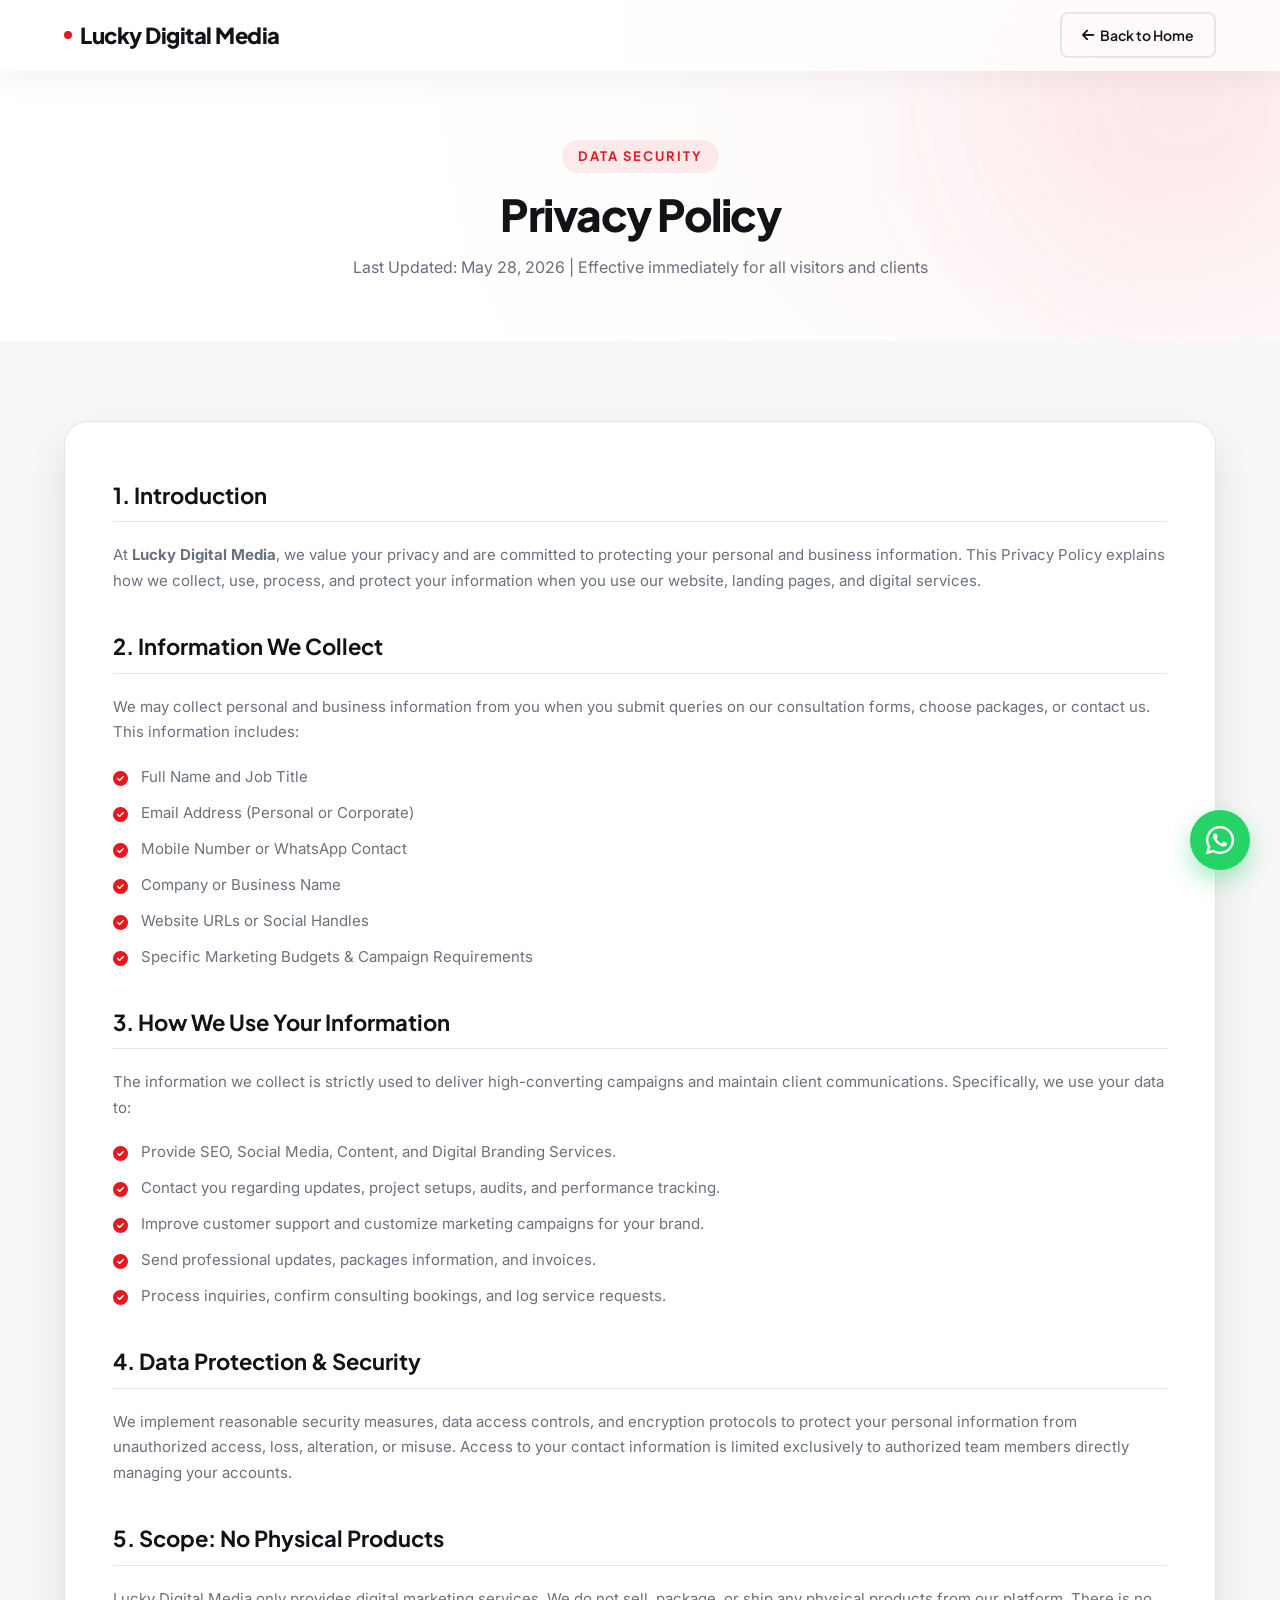
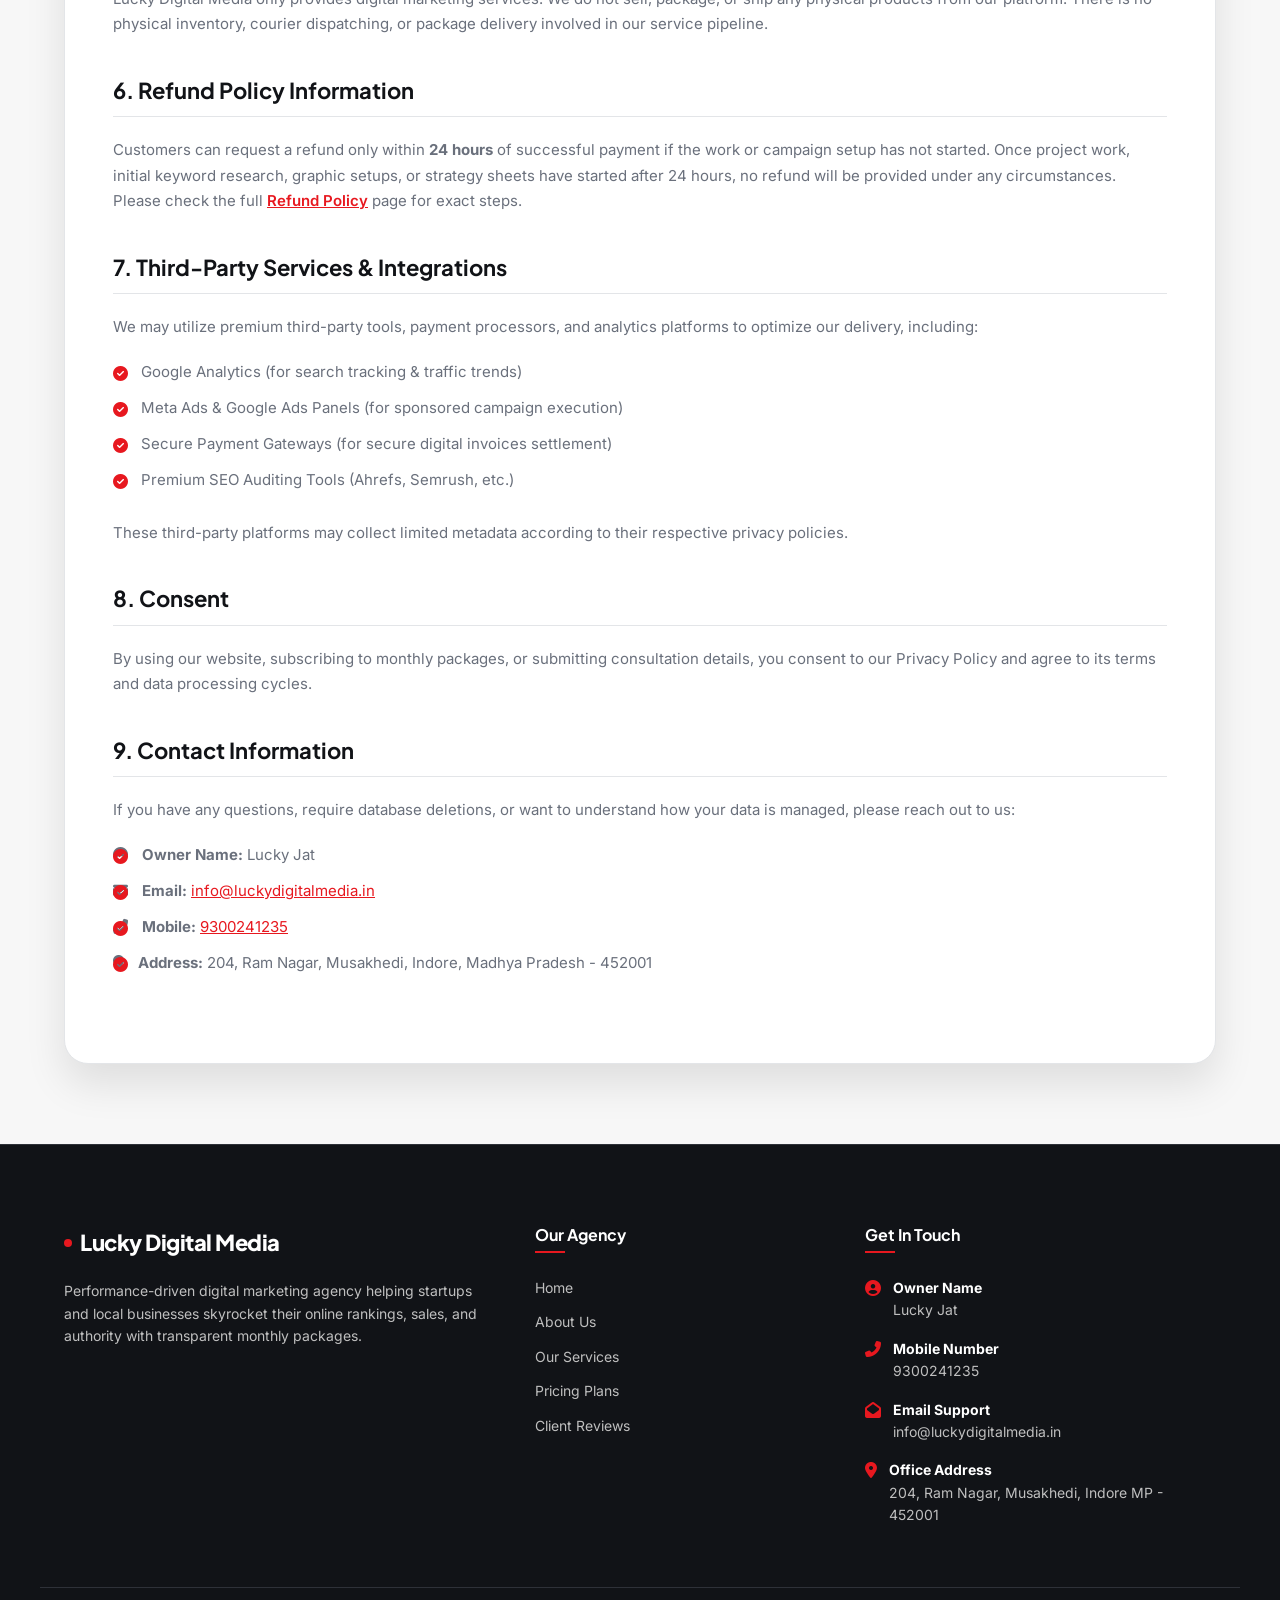
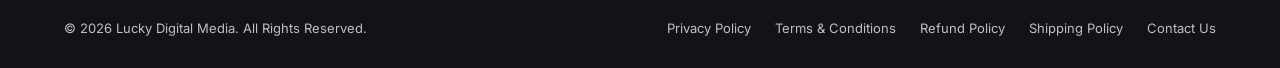
==== commit e09e5101: "docs: add office address to homepage and global footers" ====
--- a/privacy.html
+++ b/privacy.html
@@ -148,6 +148,13 @@
               <p>info@luckydigitalmedia.in</p>
             </div>
           </a>
+          <div class="footer-contact-item">
+            <i class="fas fa-map-marker-alt"></i>
+            <div>
+              <strong>Office Address</strong>
+              <p>204, Ram Nagar, Musakhedi, Indore MP - 452001</p>
+            </div>
+          </div>
         </div>
       </div>
       
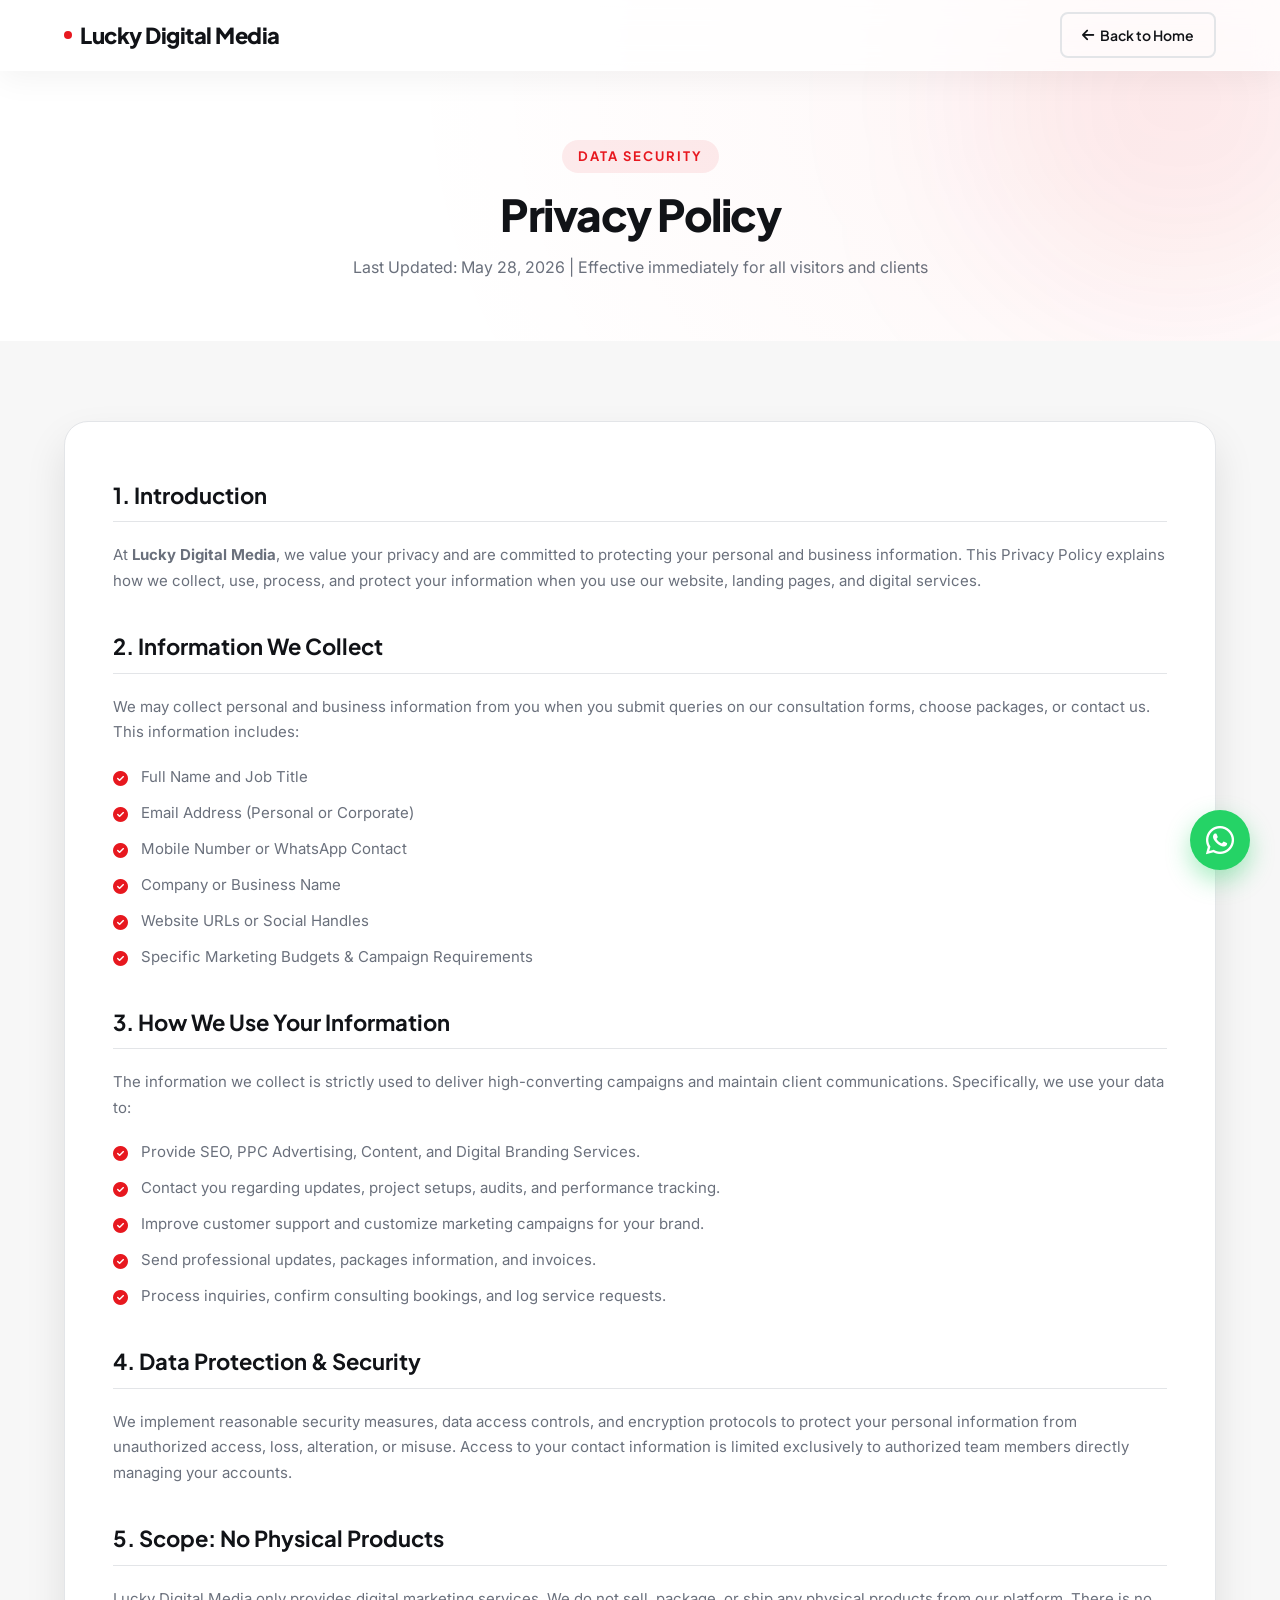
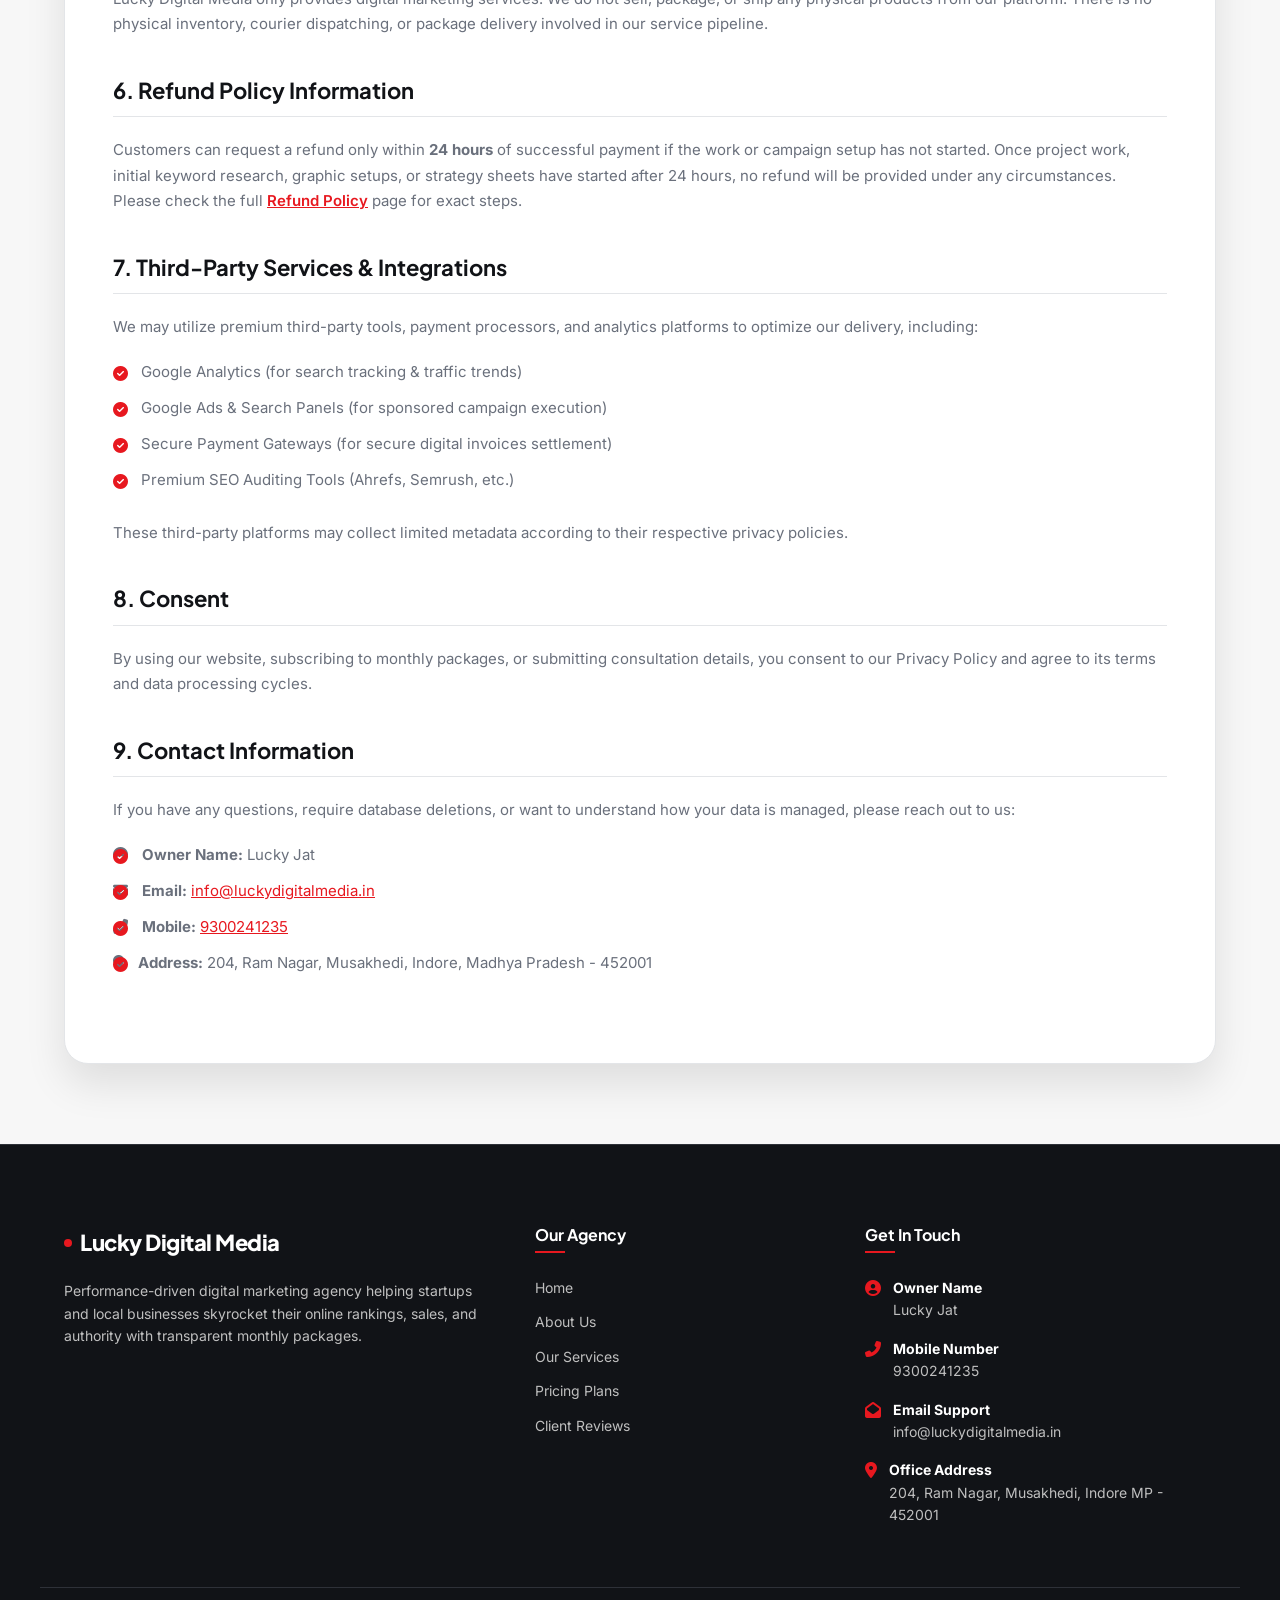
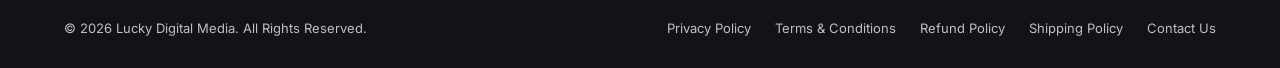
==== commit eee1780f: "feat: remove social media services and replace with Google Ads/PPC" ====
--- a/privacy.html
+++ b/privacy.html
@@ -59,7 +59,7 @@
         <h2>3. How We Use Your Information</h2>
         <p>The information we collect is strictly used to deliver high-converting campaigns and maintain client communications. Specifically, we use your data to:</p>
         <ul>
-          <li>Provide SEO, Social Media, Content, and Digital Branding Services.</li>
+          <li>Provide SEO, PPC Advertising, Content, and Digital Branding Services.</li>
           <li>Contact you regarding updates, project setups, audits, and performance tracking.</li>
           <li>Improve customer support and customize marketing campaigns for your brand.</li>
           <li>Send professional updates, packages information, and invoices.</li>
@@ -79,7 +79,7 @@
         <p>We may utilize premium third-party tools, payment processors, and analytics platforms to optimize our delivery, including:</p>
         <ul>
           <li>Google Analytics (for search tracking & traffic trends)</li>
-          <li>Meta Ads & Google Ads Panels (for sponsored campaign execution)</li>
+          <li>Google Ads & Search Panels (for sponsored campaign execution)</li>
           <li>Secure Payment Gateways (for secure digital invoices settlement)</li>
           <li>Premium SEO Auditing Tools (Ahrefs, Semrush, etc.)</li>
         </ul>
--- a/css/style.css
+++ b/css/style.css
@@ -908,7 +908,7 @@
 /* --- SERVICES SECTION --- */
 .services-grid {
   display: grid;
-  grid-template-columns: repeat(4, 1fr);
+  grid-template-columns: repeat(3, 1fr);
   gap: 24px;
 }
 
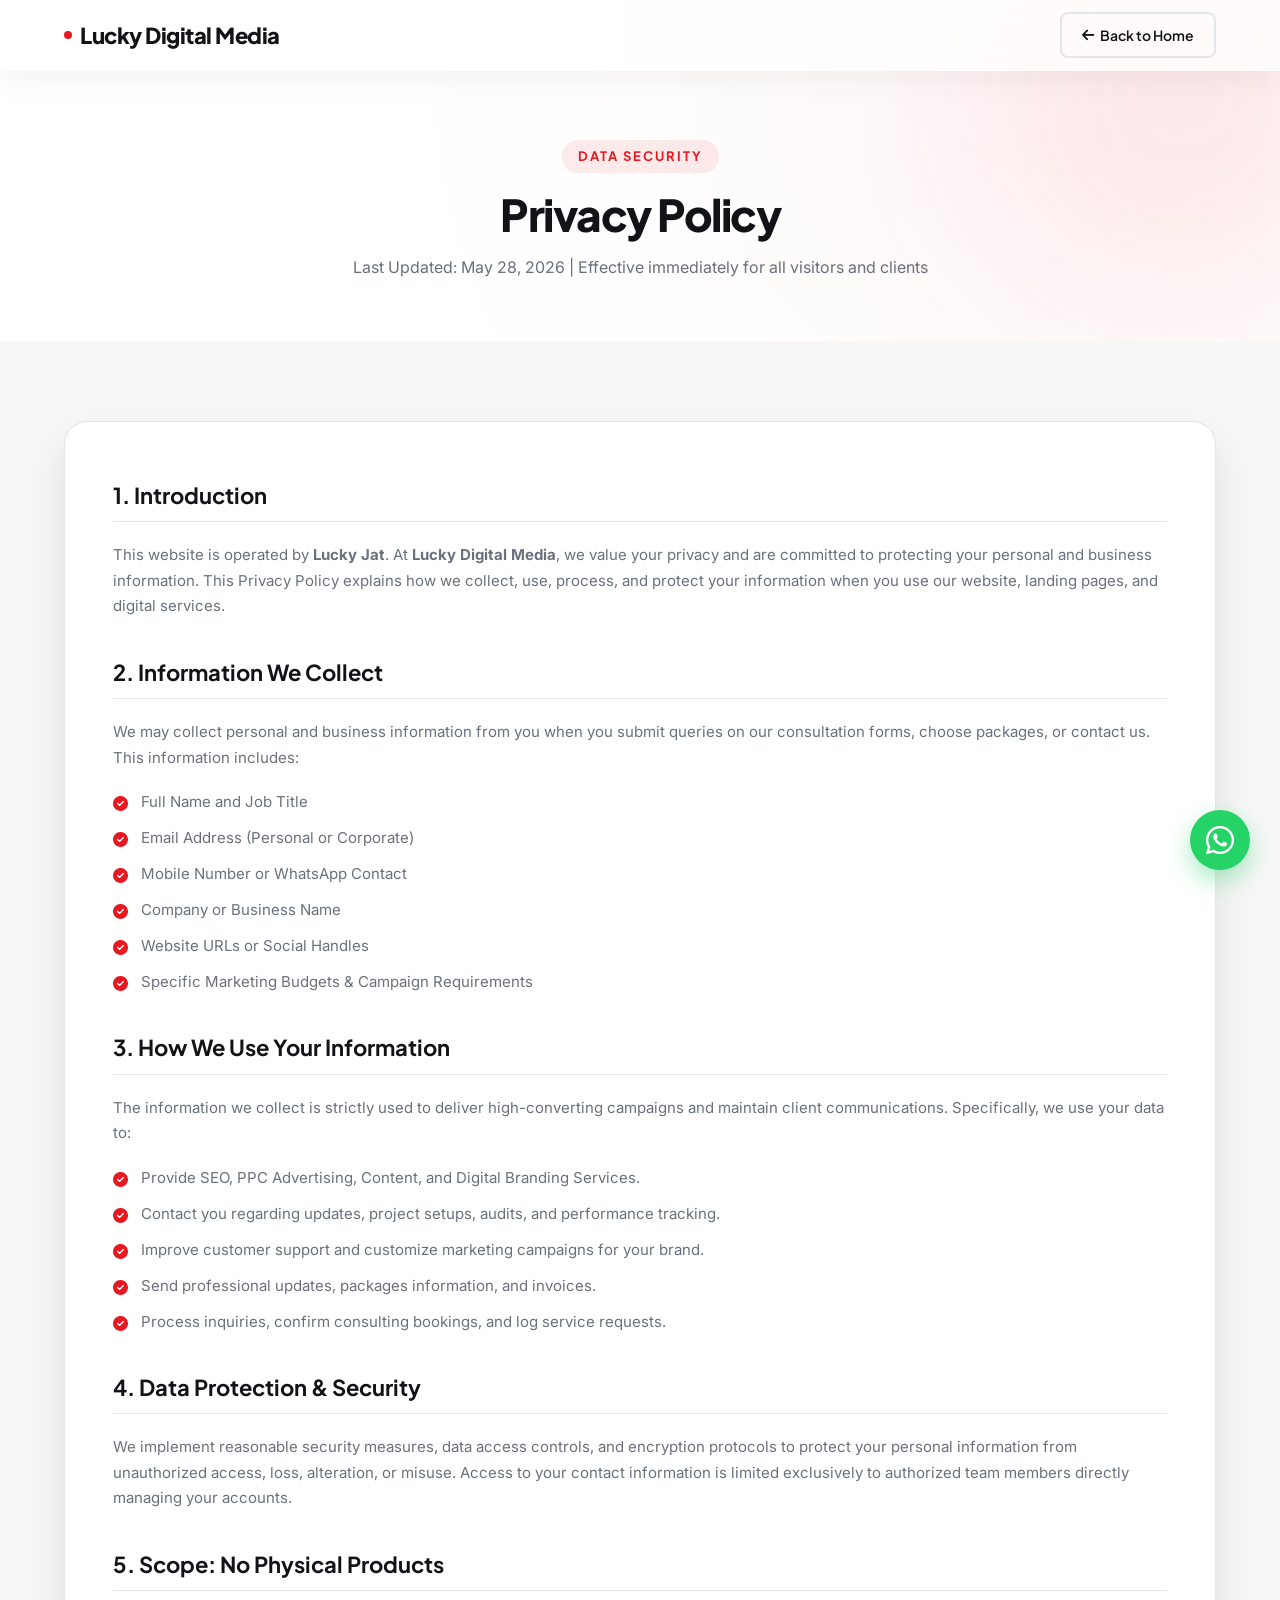
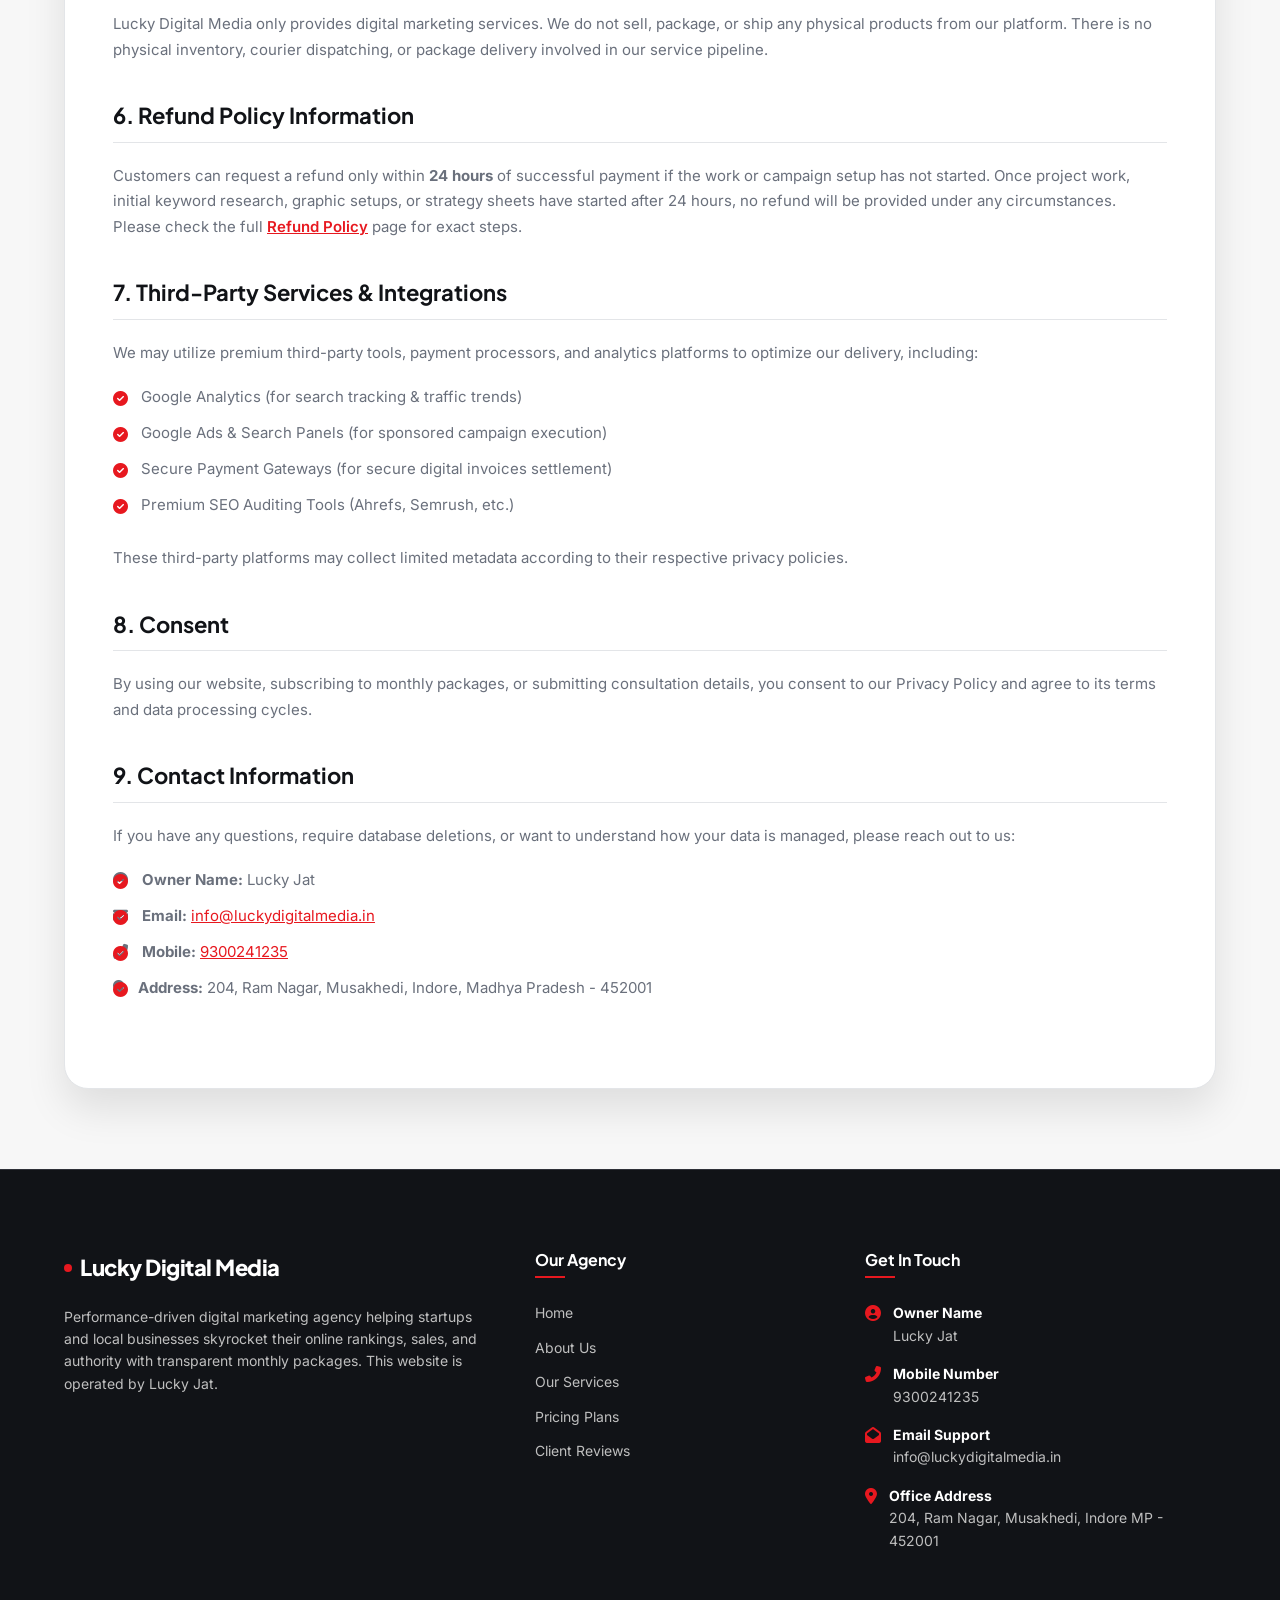
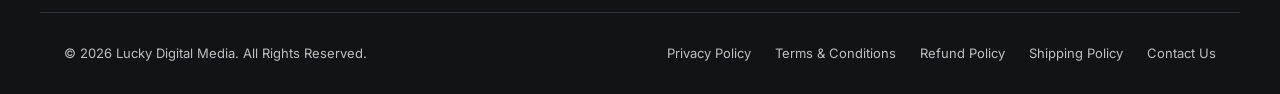
==== commit 1d004df7: "docs: add operator notice and policy duration/refund mode specifications" ====
--- a/privacy.html
+++ b/privacy.html
@@ -43,7 +43,7 @@
       <div class="policy-content-box">
         
         <h2>1. Introduction</h2>
-        <p>At <strong>Lucky Digital Media</strong>, we value your privacy and are committed to protecting your personal and business information. This Privacy Policy explains how we collect, use, process, and protect your information when you use our website, landing pages, and digital services.</p>
+        <p>This website is operated by <strong>Lucky Jat</strong>. At <strong>Lucky Digital Media</strong>, we value your privacy and are committed to protecting your personal and business information. This Privacy Policy explains how we collect, use, process, and protect your information when you use our website, landing pages, and digital services.</p>
         
         <h2>2. Information We Collect</h2>
         <p>We may collect personal and business information from you when you submit queries on our consultation forms, choose packages, or contact us. This information includes:</p>
@@ -109,7 +109,7 @@
         <a href="index.html" class="logo">
           <span class="logo-dot"></span>Lucky Digital Media
         </a>
-        <p class="footer-desc">Performance-driven digital marketing agency helping startups and local businesses skyrocket their online rankings, sales, and authority with transparent monthly packages.</p>
+        <p class="footer-desc">Performance-driven digital marketing agency helping startups and local businesses skyrocket their online rankings, sales, and authority with transparent monthly packages. This website is operated by Lucky Jat.</p>
         
       </div>
       
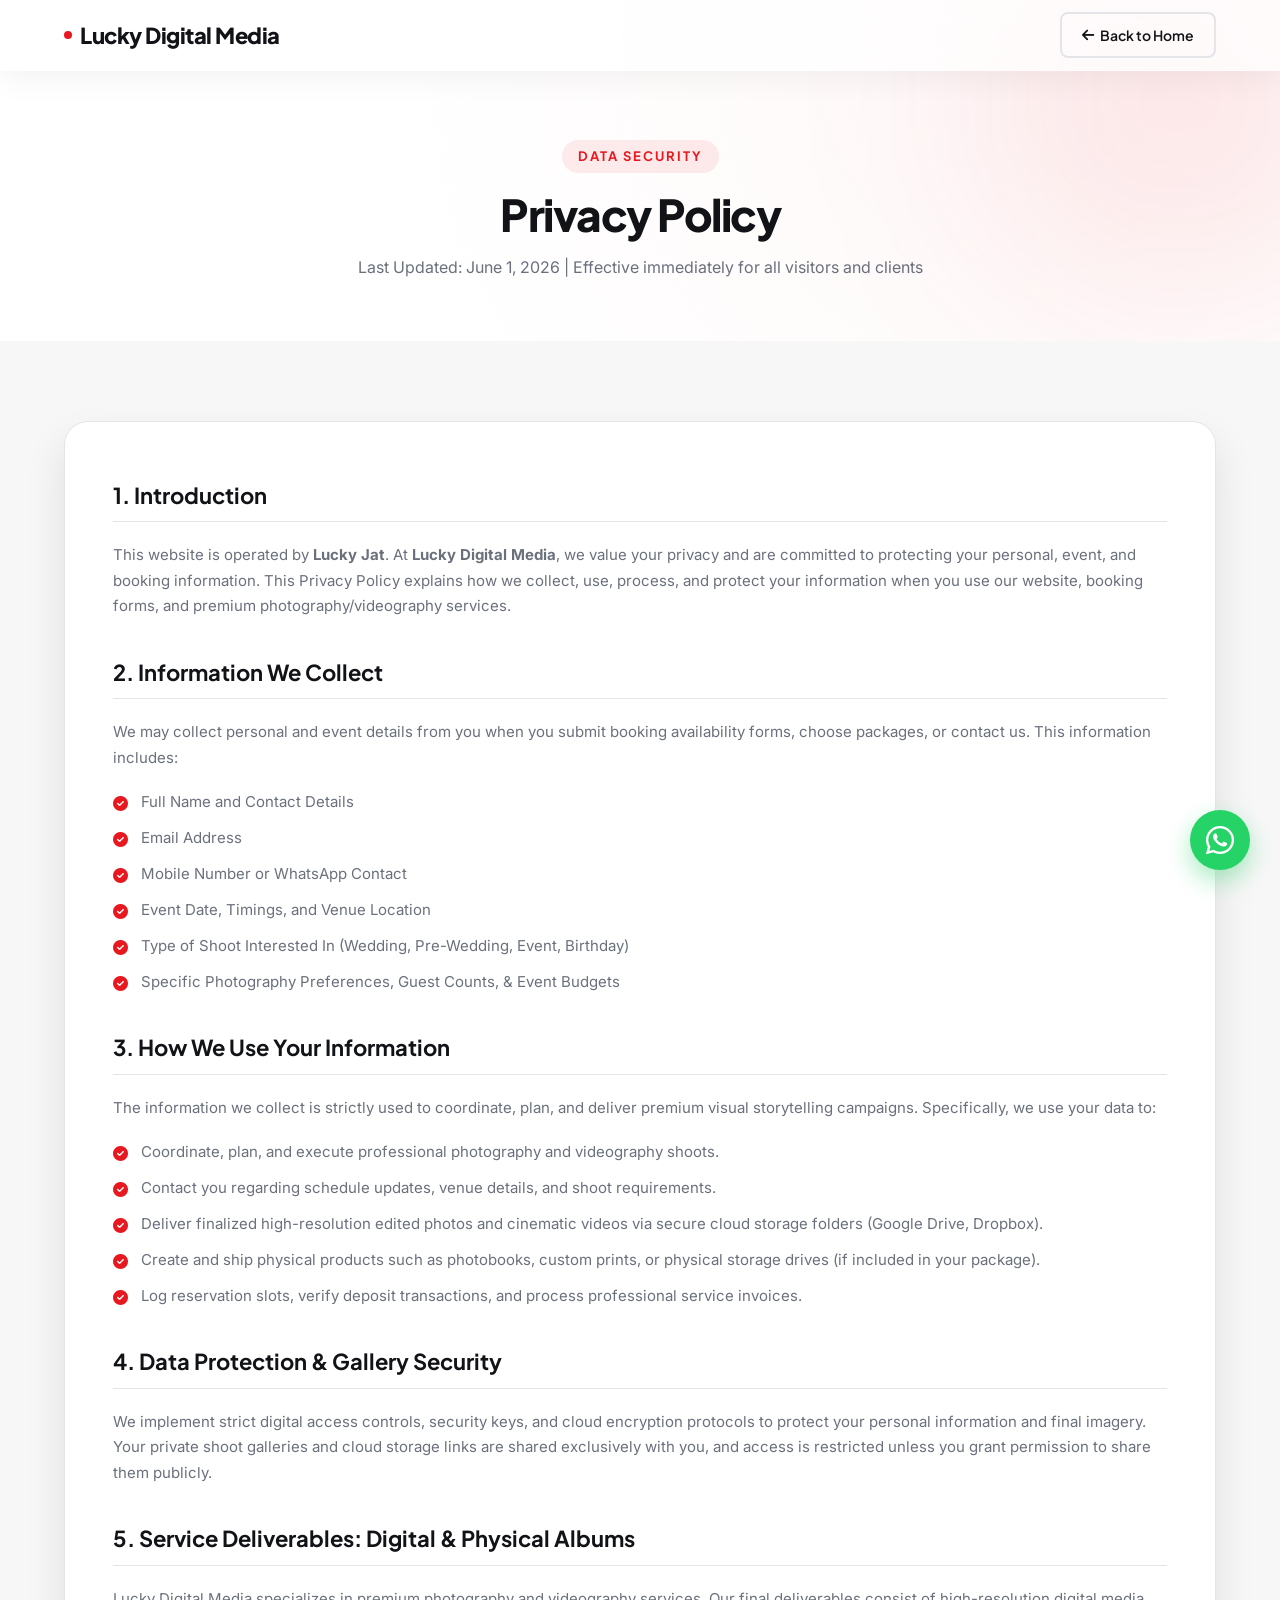
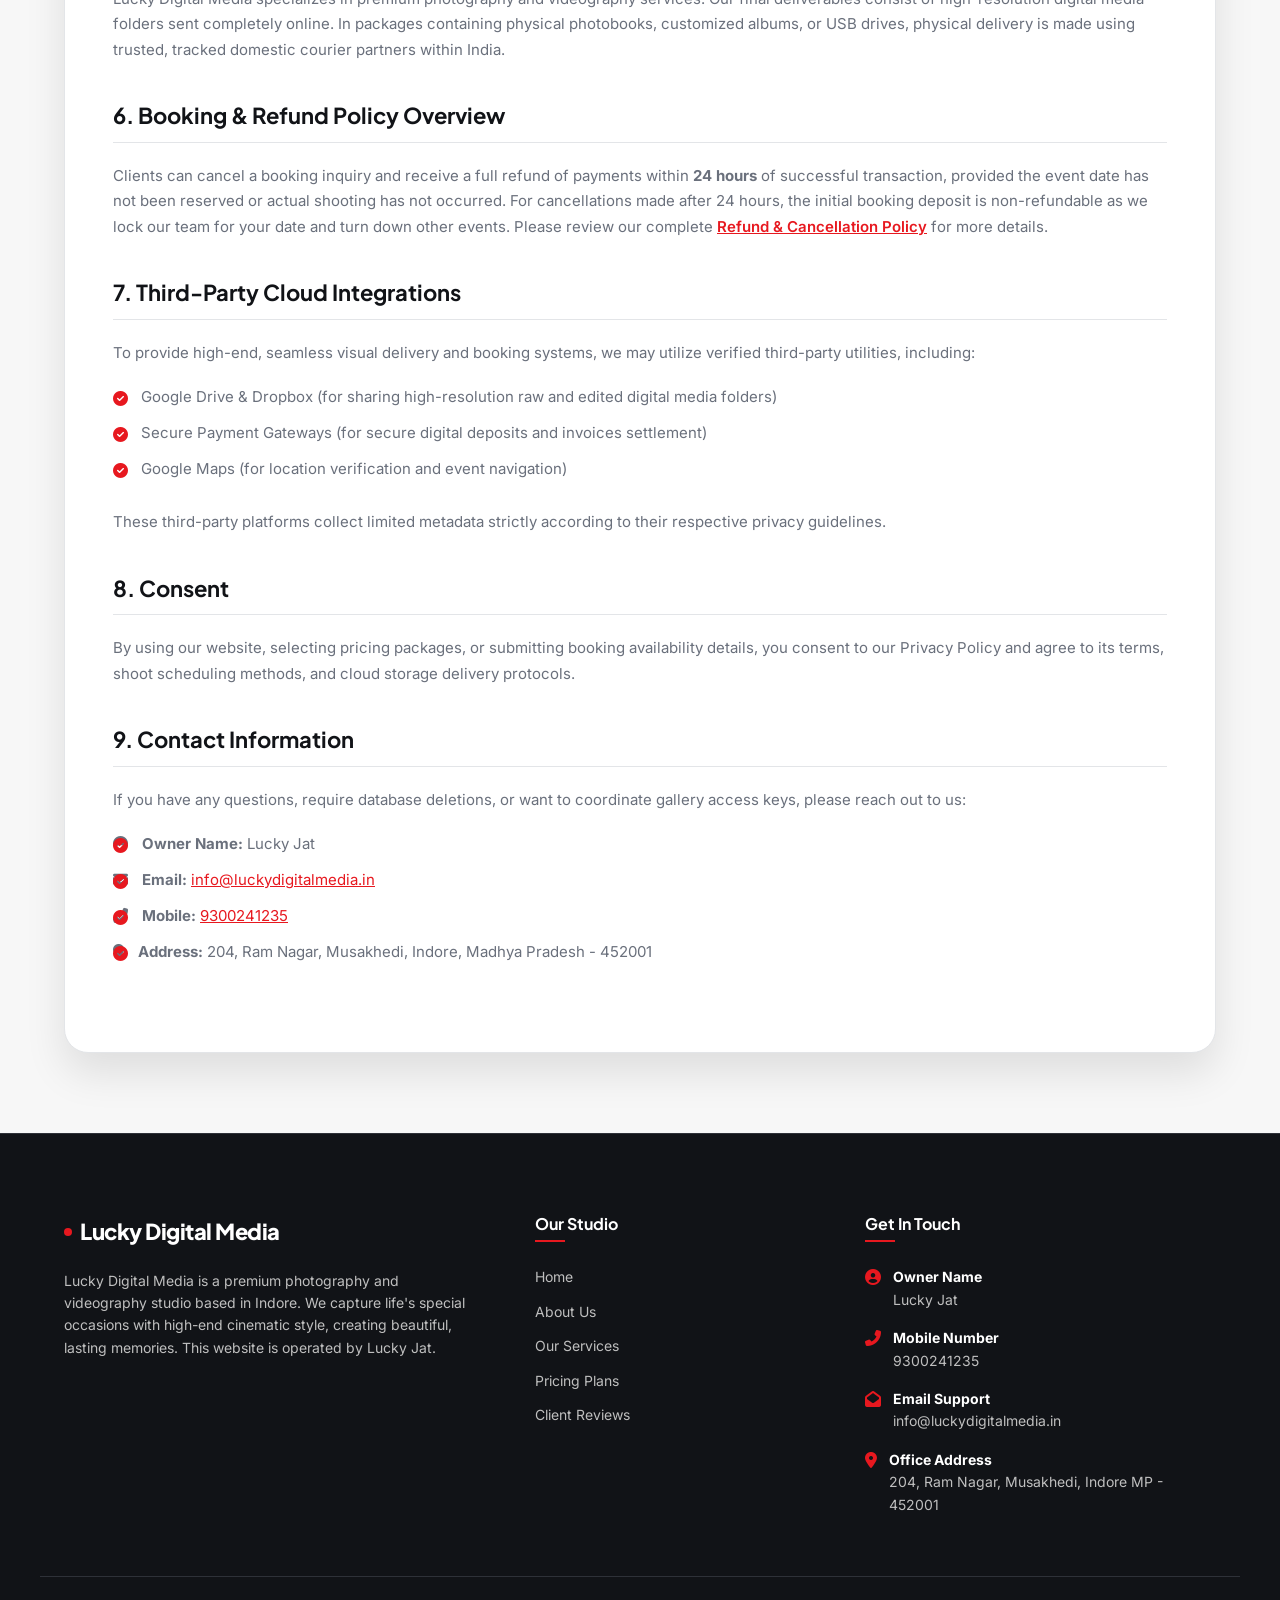
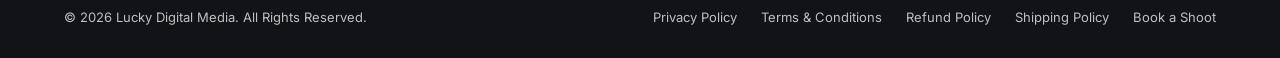
==== commit 0f29c6ab: "Convert website to a premium photography and videography services portal for Lucky Digital Media" ====
--- a/privacy.html
+++ b/privacy.html
@@ -6,7 +6,7 @@
   
   <!-- SEO Meta Content -->
   <title>Privacy Policy | Lucky Digital Media</title>
-  <meta name="description" content="Read the Privacy Policy for Lucky Digital Media. Learn how we collect, use, safeguard, and secure your personal and business data.">
+  <meta name="description" content="Read the Privacy Policy for Lucky Digital Media. Learn how we collect, use, safeguard, and secure your personal, event, and booking data.">
   <meta name="robots" content="noindex, follow"> <!-- Avoid duplicate landing page SEO indexing -->
   
   <!-- Icons & Fonts -->
@@ -33,7 +33,7 @@
     <div class="container" style="text-align: center;">
       <span class="section-tag">Data Security</span>
       <h1 style="font-size: 44px; font-weight: 800; margin-bottom: 16px;">Privacy Policy</h1>
-      <p style="color: var(--text-muted); font-size: 16px;">Last Updated: May 28, 2026 | Effective immediately for all visitors and clients</p>
+      <p style="color: var(--text-muted); font-size: 16px;">Last Updated: June 1, 2026 | Effective immediately for all visitors and clients</p>
     </div>
   </section>
 
@@ -43,53 +43,52 @@
       <div class="policy-content-box">
         
         <h2>1. Introduction</h2>
-        <p>This website is operated by <strong>Lucky Jat</strong>. At <strong>Lucky Digital Media</strong>, we value your privacy and are committed to protecting your personal and business information. This Privacy Policy explains how we collect, use, process, and protect your information when you use our website, landing pages, and digital services.</p>
+        <p>This website is operated by <strong>Lucky Jat</strong>. At <strong>Lucky Digital Media</strong>, we value your privacy and are committed to protecting your personal, event, and booking information. This Privacy Policy explains how we collect, use, process, and protect your information when you use our website, booking forms, and premium photography/videography services.</p>
         
         <h2>2. Information We Collect</h2>
-        <p>We may collect personal and business information from you when you submit queries on our consultation forms, choose packages, or contact us. This information includes:</p>
+        <p>We may collect personal and event details from you when you submit booking availability forms, choose packages, or contact us. This information includes:</p>
         <ul>
-          <li>Full Name and Job Title</li>
-          <li>Email Address (Personal or Corporate)</li>
+          <li>Full Name and Contact Details</li>
+          <li>Email Address</li>
           <li>Mobile Number or WhatsApp Contact</li>
-          <li>Company or Business Name</li>
-          <li>Website URLs or Social Handles</li>
-          <li>Specific Marketing Budgets & Campaign Requirements</li>
+          <li>Event Date, Timings, and Venue Location</li>
+          <li>Type of Shoot Interested In (Wedding, Pre-Wedding, Event, Birthday)</li>
+          <li>Specific Photography Preferences, Guest Counts, & Event Budgets</li>
         </ul>
         
         <h2>3. How We Use Your Information</h2>
-        <p>The information we collect is strictly used to deliver high-converting campaigns and maintain client communications. Specifically, we use your data to:</p>
+        <p>The information we collect is strictly used to coordinate, plan, and deliver premium visual storytelling campaigns. Specifically, we use your data to:</p>
         <ul>
-          <li>Provide SEO, PPC Advertising, Content, and Digital Branding Services.</li>
-          <li>Contact you regarding updates, project setups, audits, and performance tracking.</li>
-          <li>Improve customer support and customize marketing campaigns for your brand.</li>
-          <li>Send professional updates, packages information, and invoices.</li>
-          <li>Process inquiries, confirm consulting bookings, and log service requests.</li>
+          <li>Coordinate, plan, and execute professional photography and videography shoots.</li>
+          <li>Contact you regarding schedule updates, venue details, and shoot requirements.</li>
+          <li>Deliver finalized high-resolution edited photos and cinematic videos via secure cloud storage folders (Google Drive, Dropbox).</li>
+          <li>Create and ship physical products such as photobooks, custom prints, or physical storage drives (if included in your package).</li>
+          <li>Log reservation slots, verify deposit transactions, and process professional service invoices.</li>
         </ul>
         
-        <h2>4. Data Protection & Security</h2>
-        <p>We implement reasonable security measures, data access controls, and encryption protocols to protect your personal information from unauthorized access, loss, alteration, or misuse. Access to your contact information is limited exclusively to authorized team members directly managing your accounts.</p>
+        <h2>4. Data Protection & Gallery Security</h2>
+        <p>We implement strict digital access controls, security keys, and cloud encryption protocols to protect your personal information and final imagery. Your private shoot galleries and cloud storage links are shared exclusively with you, and access is restricted unless you grant permission to share them publicly.</p>
         
-        <h2>5. Scope: No Physical Products</h2>
-        <p>Lucky Digital Media only provides digital marketing services. We do not sell, package, or ship any physical products from our platform. There is no physical inventory, courier dispatching, or package delivery involved in our service pipeline.</p>
+        <h2>5. Service Deliverables: Digital & Physical Albums</h2>
+        <p>Lucky Digital Media specializes in premium photography and videography services. Our final deliverables consist of high-resolution digital media folders sent completely online. In packages containing physical photobooks, customized albums, or USB drives, physical delivery is made using trusted, tracked domestic courier partners within India.</p>
         
-        <h2>6. Refund Policy Information</h2>
-        <p>Customers can request a refund only within <strong>24 hours</strong> of successful payment if the work or campaign setup has not started. Once project work, initial keyword research, graphic setups, or strategy sheets have started after 24 hours, no refund will be provided under any circumstances. Please check the full <a href="refund.html" style="color: var(--primary); font-weight: 600; text-decoration: underline;">Refund Policy</a> page for exact steps.</p>
+        <h2>6. Booking & Refund Policy Overview</h2>
+        <p>Clients can cancel a booking inquiry and receive a full refund of payments within <strong>24 hours</strong> of successful transaction, provided the event date has not been reserved or actual shooting has not occurred. For cancellations made after 24 hours, the initial booking deposit is non-refundable as we lock our team for your date and turn down other events. Please review our complete <a href="refund.html" style="color: var(--primary); font-weight: 600; text-decoration: underline;">Refund & Cancellation Policy</a> for more details.</p>
         
-        <h2>7. Third-Party Services & Integrations</h2>
-        <p>We may utilize premium third-party tools, payment processors, and analytics platforms to optimize our delivery, including:</p>
+        <h2>7. Third-Party Cloud Integrations</h2>
+        <p>To provide high-end, seamless visual delivery and booking systems, we may utilize verified third-party utilities, including:</p>
         <ul>
-          <li>Google Analytics (for search tracking & traffic trends)</li>
-          <li>Google Ads & Search Panels (for sponsored campaign execution)</li>
-          <li>Secure Payment Gateways (for secure digital invoices settlement)</li>
-          <li>Premium SEO Auditing Tools (Ahrefs, Semrush, etc.)</li>
+          <li>Google Drive & Dropbox (for sharing high-resolution raw and edited digital media folders)</li>
+          <li>Secure Payment Gateways (for secure digital deposits and invoices settlement)</li>
+          <li>Google Maps (for location verification and event navigation)</li>
         </ul>
-        <p>These third-party platforms may collect limited metadata according to their respective privacy policies.</p>
+        <p>These third-party platforms collect limited metadata strictly according to their respective privacy guidelines.</p>
         
         <h2>8. Consent</h2>
-        <p>By using our website, subscribing to monthly packages, or submitting consultation details, you consent to our Privacy Policy and agree to its terms and data processing cycles.</p>
+        <p>By using our website, selecting pricing packages, or submitting booking availability details, you consent to our Privacy Policy and agree to its terms, shoot scheduling methods, and cloud storage delivery protocols.</p>
         
         <h2>9. Contact Information</h2>
-        <p>If you have any questions, require database deletions, or want to understand how your data is managed, please reach out to us:</p>
+        <p>If you have any questions, require database deletions, or want to coordinate gallery access keys, please reach out to us:</p>
         <ul style="list-style: none;">
           <li style="padding-left: 0;"><i class="fas fa-user-circle text-primary" style="margin-right: 10px;"></i> <strong>Owner Name:</strong> Lucky Jat</li>
           <li style="padding-left: 0;"><i class="fas fa-envelope text-primary" style="margin-right: 10px;"></i> <strong>Email:</strong> <a href="mailto:info@luckydigitalmedia.in" style="color: var(--primary); text-decoration: underline;">info@luckydigitalmedia.in</a></li>
@@ -109,16 +108,15 @@
         <a href="index.html" class="logo">
           <span class="logo-dot"></span>Lucky Digital Media
         </a>
-        <p class="footer-desc">Performance-driven digital marketing agency helping startups and local businesses skyrocket their online rankings, sales, and authority with transparent monthly packages. This website is operated by Lucky Jat.</p>
-        
+        <p class="footer-desc">Lucky Digital Media is a premium photography and videography studio based in Indore. We capture life's special occasions with high-end cinematic style, creating beautiful, lasting memories. This website is operated by Lucky Jat.</p>
       </div>
       
       <div class="footer-column">
-        <h4>Our Agency</h4>
+        <h4>Our Studio</h4>
         <div class="footer-links">
           <a href="index.html#hero">Home</a>
           <a href="index.html#about">About Us</a>
-          <a href="index.html#services">Our Services</a>
+          <a href="index.html#sliders">Our Services</a>
           <a href="index.html#pricing">Pricing Plans</a>
           <a href="index.html#testimonials">Client Reviews</a>
         </div>
@@ -167,13 +165,13 @@
         <a href="terms.html">Terms & Conditions</a>
         <a href="refund.html">Refund Policy</a>
         <a href="shipping.html">Shipping Policy</a>
-        <a href="index.html#consultation">Contact Us</a>
+        <a href="index.html#consultation">Book a Shoot</a>
       </div>
     </div>
   </footer>
 
   <!-- Floating Responsive WhatsApp Button (Pulsing) -->
-  <a href="https://wa.me/919300241235?text=Hi%20Lucky,%20I%20am%20interested%20in%20your%20digital%20marketing%20services!" class="whatsapp-float" target="_blank" rel="noopener noreferrer" aria-label="Chat on WhatsApp">
+  <a href="https://wa.me/919300241235?text=Hi%20Lucky,%20I%20am%20interested%20in%20your%20photography%20services!" class="whatsapp-float" target="_blank" rel="noopener noreferrer" aria-label="Chat on WhatsApp">
     <i class="fab fa-whatsapp"></i>
   </a>
 
@@ -197,6 +195,3 @@
   </script>
 </body>
 </html>
-
-
-
--- a/css/style.css
+++ b/css/style.css
@@ -624,12 +624,12 @@
 
 .slider-container {
   display: flex;
-  width: 300%; /* For 3 slides */
+  width: 400%; /* For 4 slides */
   transition: transform var(--transition-slow);
 }
 
 .slide {
-  width: 33.3333%;
+  width: 25%;
   position: relative;
   min-height: 520px;
   display: grid;
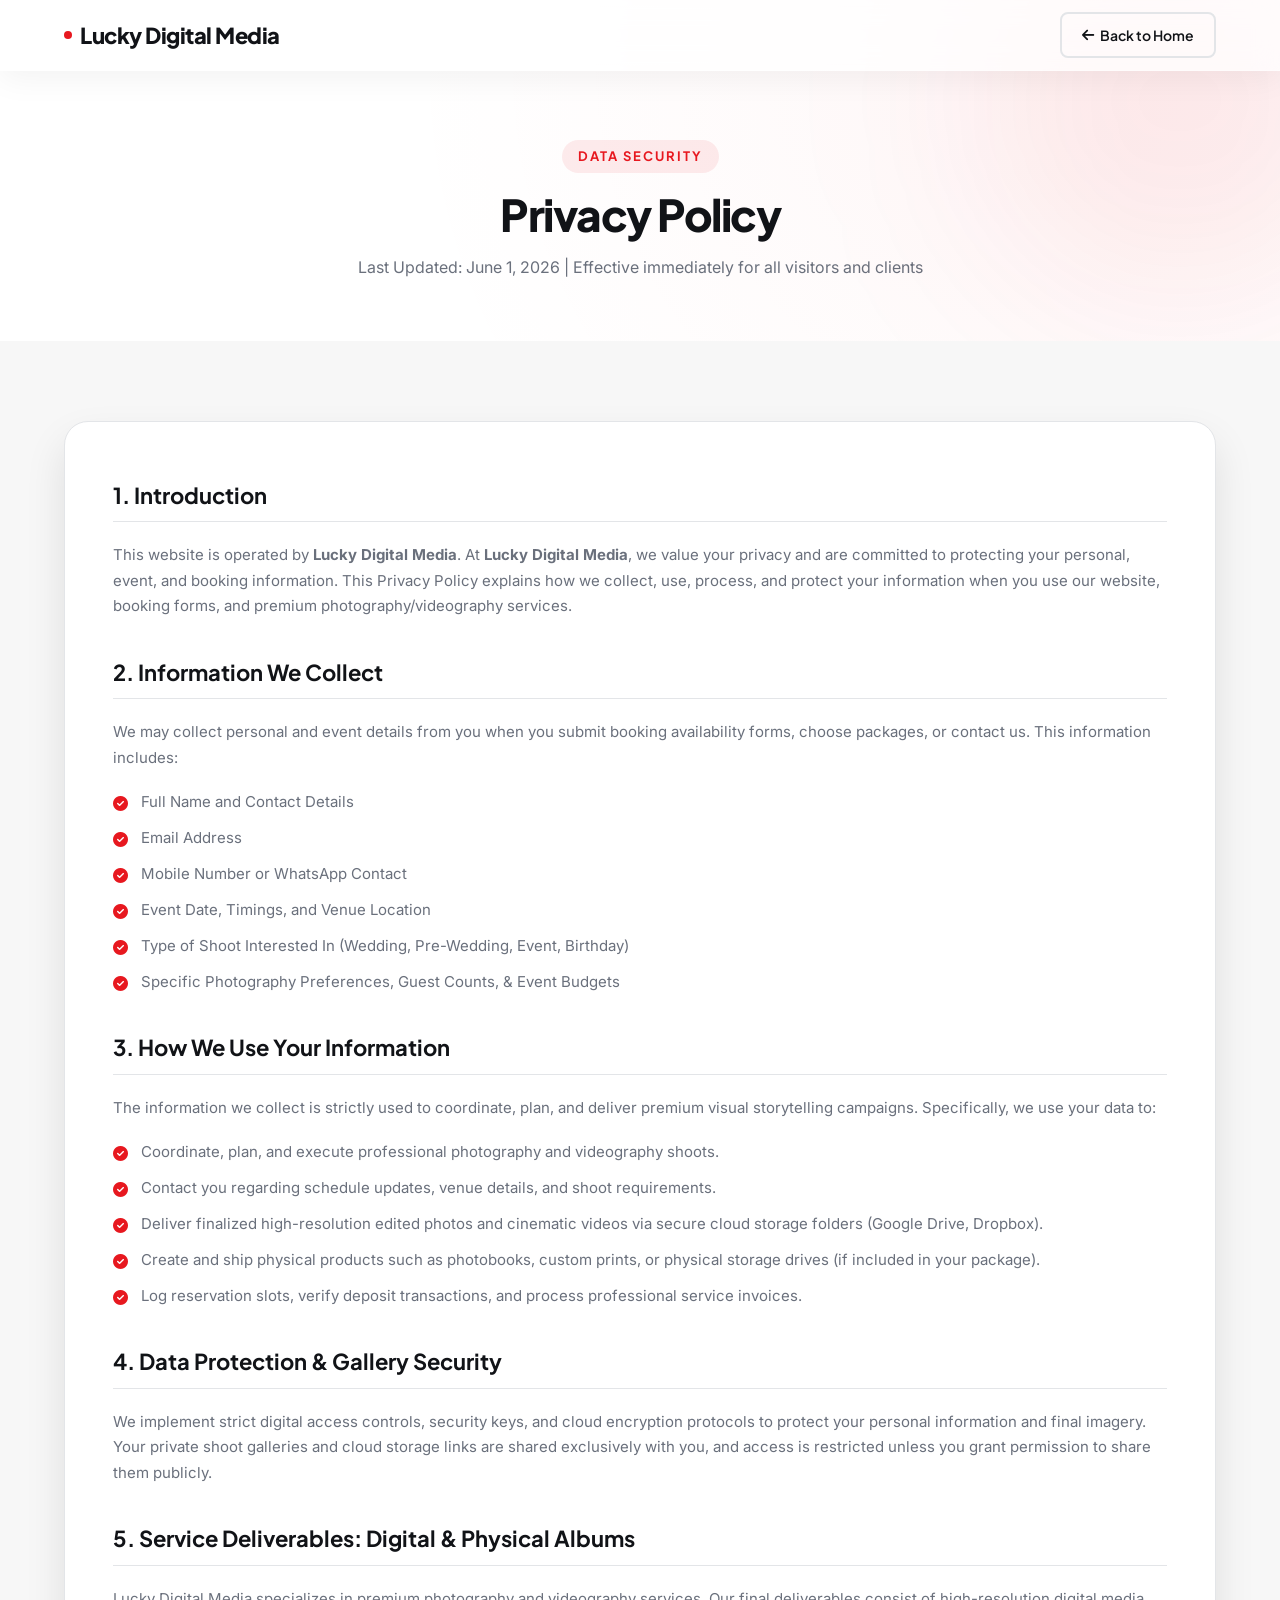
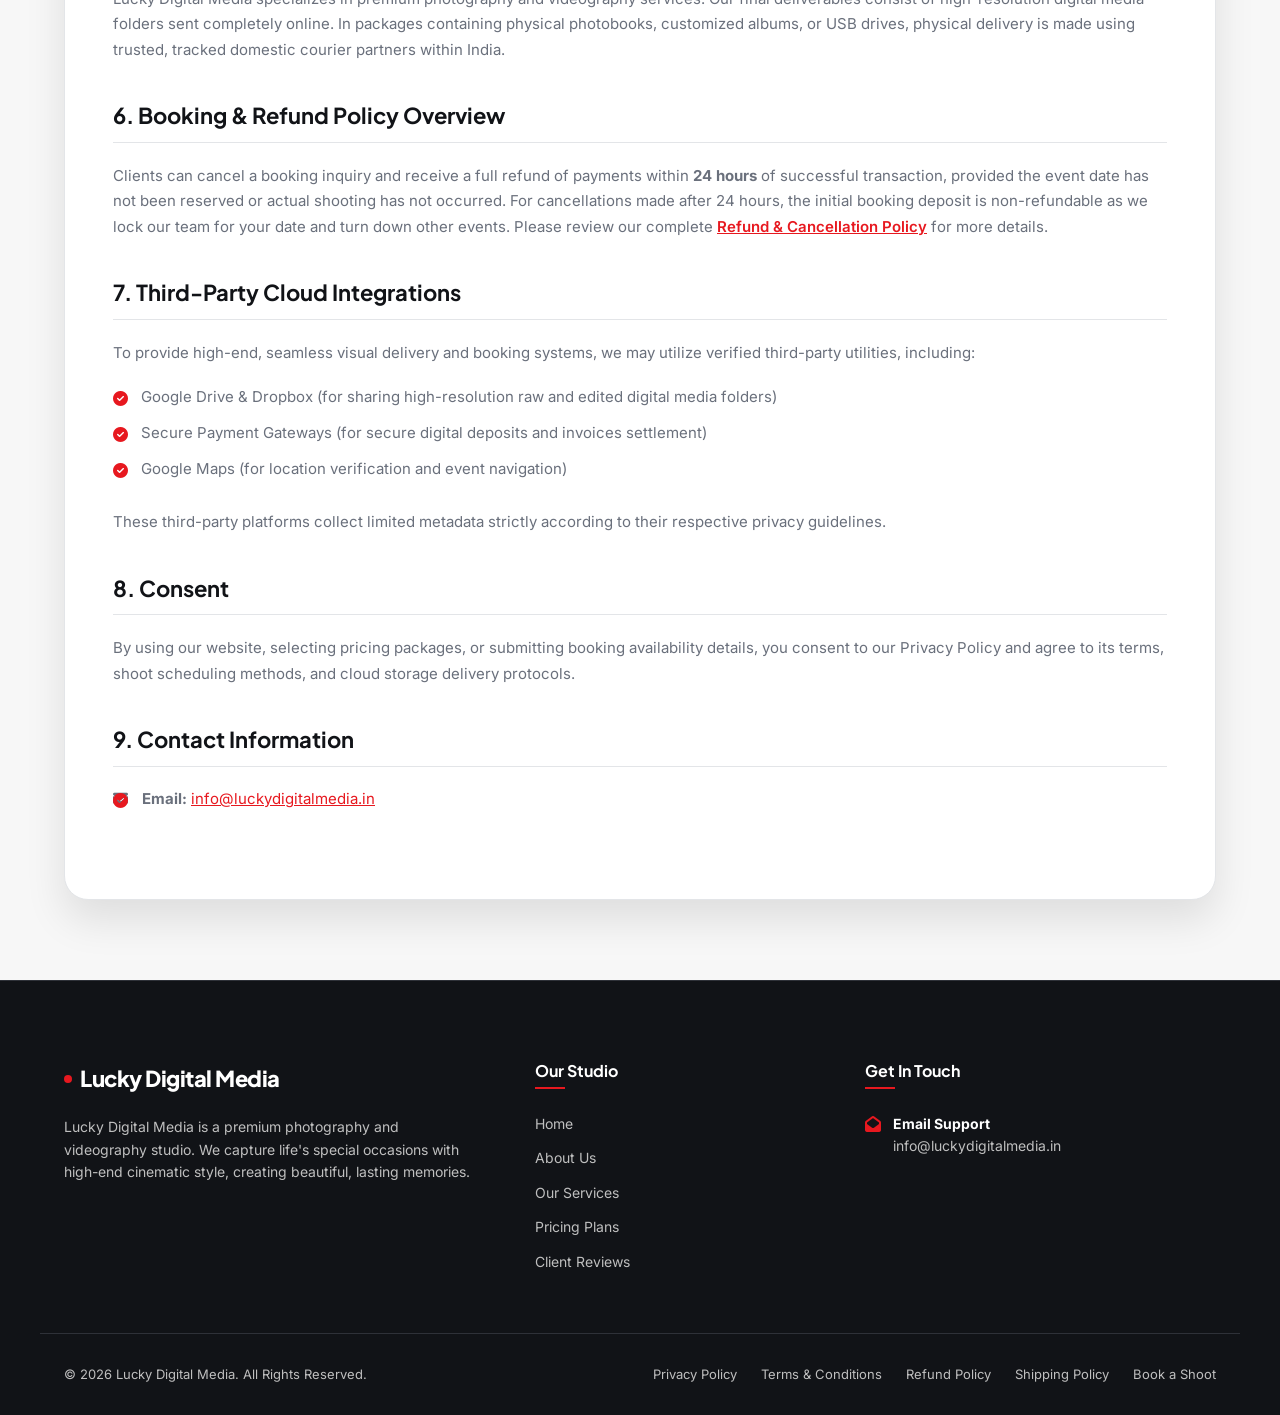
==== commit 4e785431: "Remove owner name, phone number, physical address, and floating WhatsApp buttons from all pages, kee" ====
--- a/privacy.html
+++ b/privacy.html
@@ -43,7 +43,7 @@
       <div class="policy-content-box">
         
         <h2>1. Introduction</h2>
-        <p>This website is operated by <strong>Lucky Jat</strong>. At <strong>Lucky Digital Media</strong>, we value your privacy and are committed to protecting your personal, event, and booking information. This Privacy Policy explains how we collect, use, process, and protect your information when you use our website, booking forms, and premium photography/videography services.</p>
+        <p>This website is operated by <strong>Lucky Digital Media</strong>. At <strong>Lucky Digital Media</strong>, we value your privacy and are committed to protecting your personal, event, and booking information. This Privacy Policy explains how we collect, use, process, and protect your information when you use our website, booking forms, and premium photography/videography services.</p>
         
         <h2>2. Information We Collect</h2>
         <p>We may collect personal and event details from you when you submit booking availability forms, choose packages, or contact us. This information includes:</p>
@@ -88,12 +88,8 @@
         <p>By using our website, selecting pricing packages, or submitting booking availability details, you consent to our Privacy Policy and agree to its terms, shoot scheduling methods, and cloud storage delivery protocols.</p>
         
         <h2>9. Contact Information</h2>
-        <p>If you have any questions, require database deletions, or want to coordinate gallery access keys, please reach out to us:</p>
         <ul style="list-style: none;">
-          <li style="padding-left: 0;"><i class="fas fa-user-circle text-primary" style="margin-right: 10px;"></i> <strong>Owner Name:</strong> Lucky Jat</li>
           <li style="padding-left: 0;"><i class="fas fa-envelope text-primary" style="margin-right: 10px;"></i> <strong>Email:</strong> <a href="mailto:info@luckydigitalmedia.in" style="color: var(--primary); text-decoration: underline;">info@luckydigitalmedia.in</a></li>
-          <li style="padding-left: 0;"><i class="fas fa-phone-alt text-primary" style="margin-right: 10px;"></i> <strong>Mobile:</strong> <a href="tel:9300241235" style="color: var(--primary); text-decoration: underline;">9300241235</a></li>
-          <li style="padding-left: 0;"><i class="fas fa-map-marker-alt text-primary" style="margin-right: 10px;"></i> <strong>Address:</strong> 204, Ram Nagar, Musakhedi, Indore, Madhya Pradesh - 452001</li>
         </ul>
         
       </div>
@@ -108,7 +104,7 @@
         <a href="index.html" class="logo">
           <span class="logo-dot"></span>Lucky Digital Media
         </a>
-        <p class="footer-desc">Lucky Digital Media is a premium photography and videography studio based in Indore. We capture life's special occasions with high-end cinematic style, creating beautiful, lasting memories. This website is operated by Lucky Jat.</p>
+        <p class="footer-desc">Lucky Digital Media is a premium photography and videography studio. We capture life's special occasions with high-end cinematic style, creating beautiful, lasting memories.</p>
       </div>
       
       <div class="footer-column">
@@ -125,20 +121,6 @@
       <div class="footer-column">
         <h4>Get In Touch</h4>
         <div class="footer-contact">
-          <div class="footer-contact-item">
-            <i class="fas fa-user-circle"></i>
-            <div>
-              <strong>Owner Name</strong>
-              <p>Lucky Jat</p>
-            </div>
-          </div>
-          <a href="tel:9300241235" class="footer-contact-item">
-            <i class="fas fa-phone-alt"></i>
-            <div>
-              <strong>Mobile Number</strong>
-              <p>9300241235</p>
-            </div>
-          </a>
           <a href="mailto:info@luckydigitalmedia.in" class="footer-contact-item">
             <i class="fas fa-envelope-open"></i>
             <div>
@@ -146,13 +128,6 @@
               <p>info@luckydigitalmedia.in</p>
             </div>
           </a>
-          <div class="footer-contact-item">
-            <i class="fas fa-map-marker-alt"></i>
-            <div>
-              <strong>Office Address</strong>
-              <p>204, Ram Nagar, Musakhedi, Indore MP - 452001</p>
-            </div>
-          </div>
         </div>
       </div>
       
@@ -170,10 +145,7 @@
     </div>
   </footer>
 
-  <!-- Floating Responsive WhatsApp Button (Pulsing) -->
-  <a href="https://wa.me/919300241235?text=Hi%20Lucky,%20I%20am%20interested%20in%20your%20photography%20services!" class="whatsapp-float" target="_blank" rel="noopener noreferrer" aria-label="Chat on WhatsApp">
-    <i class="fab fa-whatsapp"></i>
-  </a>
+
 
   <!-- Back to Top Button -->
   <div class="back-to-top" id="backToTop" aria-label="Scroll to Top">
--- a/css/style.css
+++ b/css/style.css
@@ -2205,4 +2205,201 @@
   }
 }
 
-
+/* --- CASHFREE PAYMENT SELECTION MODAL SYSTEM --- */
+.payment-modal-overlay {
+  position: fixed;
+  top: 0;
+  left: 0;
+  width: 100%;
+  height: 100%;
+  background-color: rgba(17, 19, 23, 0.6);
+  backdrop-filter: blur(8px);
+  -webkit-backdrop-filter: blur(8px);
+  z-index: 2000;
+  display: none; /* Controlled via JS */
+  align-items: center;
+  justify-content: center;
+  padding: 20px;
+  opacity: 0;
+  transition: opacity var(--transition-normal);
+}
+
+.payment-modal-overlay.show {
+  display: flex;
+  opacity: 1;
+}
+
+.payment-modal-card {
+  background-color: var(--white);
+  border-radius: var(--radius-md);
+  box-shadow: var(--shadow-lg);
+  border: 1px solid var(--border-color);
+  width: 100%;
+  max-width: 540px;
+  position: relative;
+  overflow: hidden;
+  transform: translateY(30px);
+  transition: transform var(--transition-normal);
+  padding: 36px;
+  display: flex;
+  flex-direction: column;
+}
+
+.payment-modal-overlay.show .payment-modal-card {
+  transform: translateY(0);
+}
+
+.payment-modal-close {
+  position: absolute;
+  top: 20px;
+  right: 20px;
+  background: none;
+  border: none;
+  font-size: 32px;
+  color: var(--text-muted);
+  cursor: pointer;
+  line-height: 1;
+  transition: var(--transition-fast);
+}
+
+.payment-modal-close:hover {
+  color: var(--primary);
+}
+
+.payment-modal-header {
+  text-align: center;
+  margin-bottom: 28px;
+}
+
+.payment-modal-icon {
+  width: 60px;
+  height: 60px;
+  border-radius: var(--radius-full);
+  background-color: var(--primary-light);
+  color: var(--primary);
+  display: flex;
+  align-items: center;
+  justify-content: center;
+  font-size: 26px;
+  margin: 0 auto 16px auto;
+}
+
+.payment-modal-header h3 {
+  font-size: 24px;
+  font-weight: 800;
+  margin-bottom: 6px;
+  color: var(--dark);
+}
+
+.payment-modal-header p {
+  font-size: 15px;
+  color: var(--text-muted);
+}
+
+.payment-modal-body {
+  display: flex;
+  flex-direction: column;
+  gap: 16px;
+  margin-bottom: 28px;
+}
+
+.payment-option-card {
+  border: 2px solid var(--border-color);
+  border-radius: var(--radius-sm);
+  padding: 16px 20px;
+  display: flex;
+  gap: 16px;
+  cursor: pointer;
+  transition: var(--transition-normal);
+  background-color: var(--white);
+  align-items: flex-start;
+}
+
+.payment-option-card:hover {
+  border-color: var(--text-muted);
+  background-color: var(--light);
+}
+
+.payment-option-card.active {
+  border-color: var(--primary);
+  background-color: var(--primary-light);
+}
+
+.payment-option-radio {
+  width: 20px;
+  height: 20px;
+  border-radius: var(--radius-full);
+  border: 2px solid var(--border-color);
+  display: flex;
+  align-items: center;
+  justify-content: center;
+  margin-top: 2px;
+  transition: var(--transition-fast);
+  flex-shrink: 0;
+}
+
+.payment-option-card.active .payment-option-radio {
+  border-color: var(--primary);
+}
+
+.radio-dot {
+  width: 10px;
+  height: 10px;
+  border-radius: var(--radius-full);
+  background-color: var(--primary);
+  opacity: 0;
+  transform: scale(0.5);
+  transition: var(--transition-fast);
+}
+
+.payment-option-card.active .radio-dot {
+  opacity: 1;
+  transform: scale(1);
+}
+
+.payment-option-details {
+  display: flex;
+  flex-direction: column;
+  gap: 4px;
+}
+
+.payment-option-details h4 {
+  font-size: 16px;
+  font-weight: 700;
+  color: var(--dark);
+}
+
+.payment-option-details p {
+  font-size: 13px;
+  color: var(--text-muted);
+  line-height: 1.5;
+}
+
+.payment-secure-badge {
+  display: inline-flex;
+  align-items: center;
+  gap: 6px;
+  font-size: 11px;
+  font-weight: 700;
+  color: #0b8f44;
+  margin-top: 6px;
+}
+
+@media (max-width: 576px) {
+  .payment-modal-card {
+    padding: 24px 20px;
+  }
+  .payment-modal-header h3 {
+    font-size: 20px;
+  }
+  .payment-option-card {
+    padding: 14px 16px;
+    gap: 12px;
+  }
+  .payment-option-details h4 {
+    font-size: 15px;
+  }
+}
+
+
+
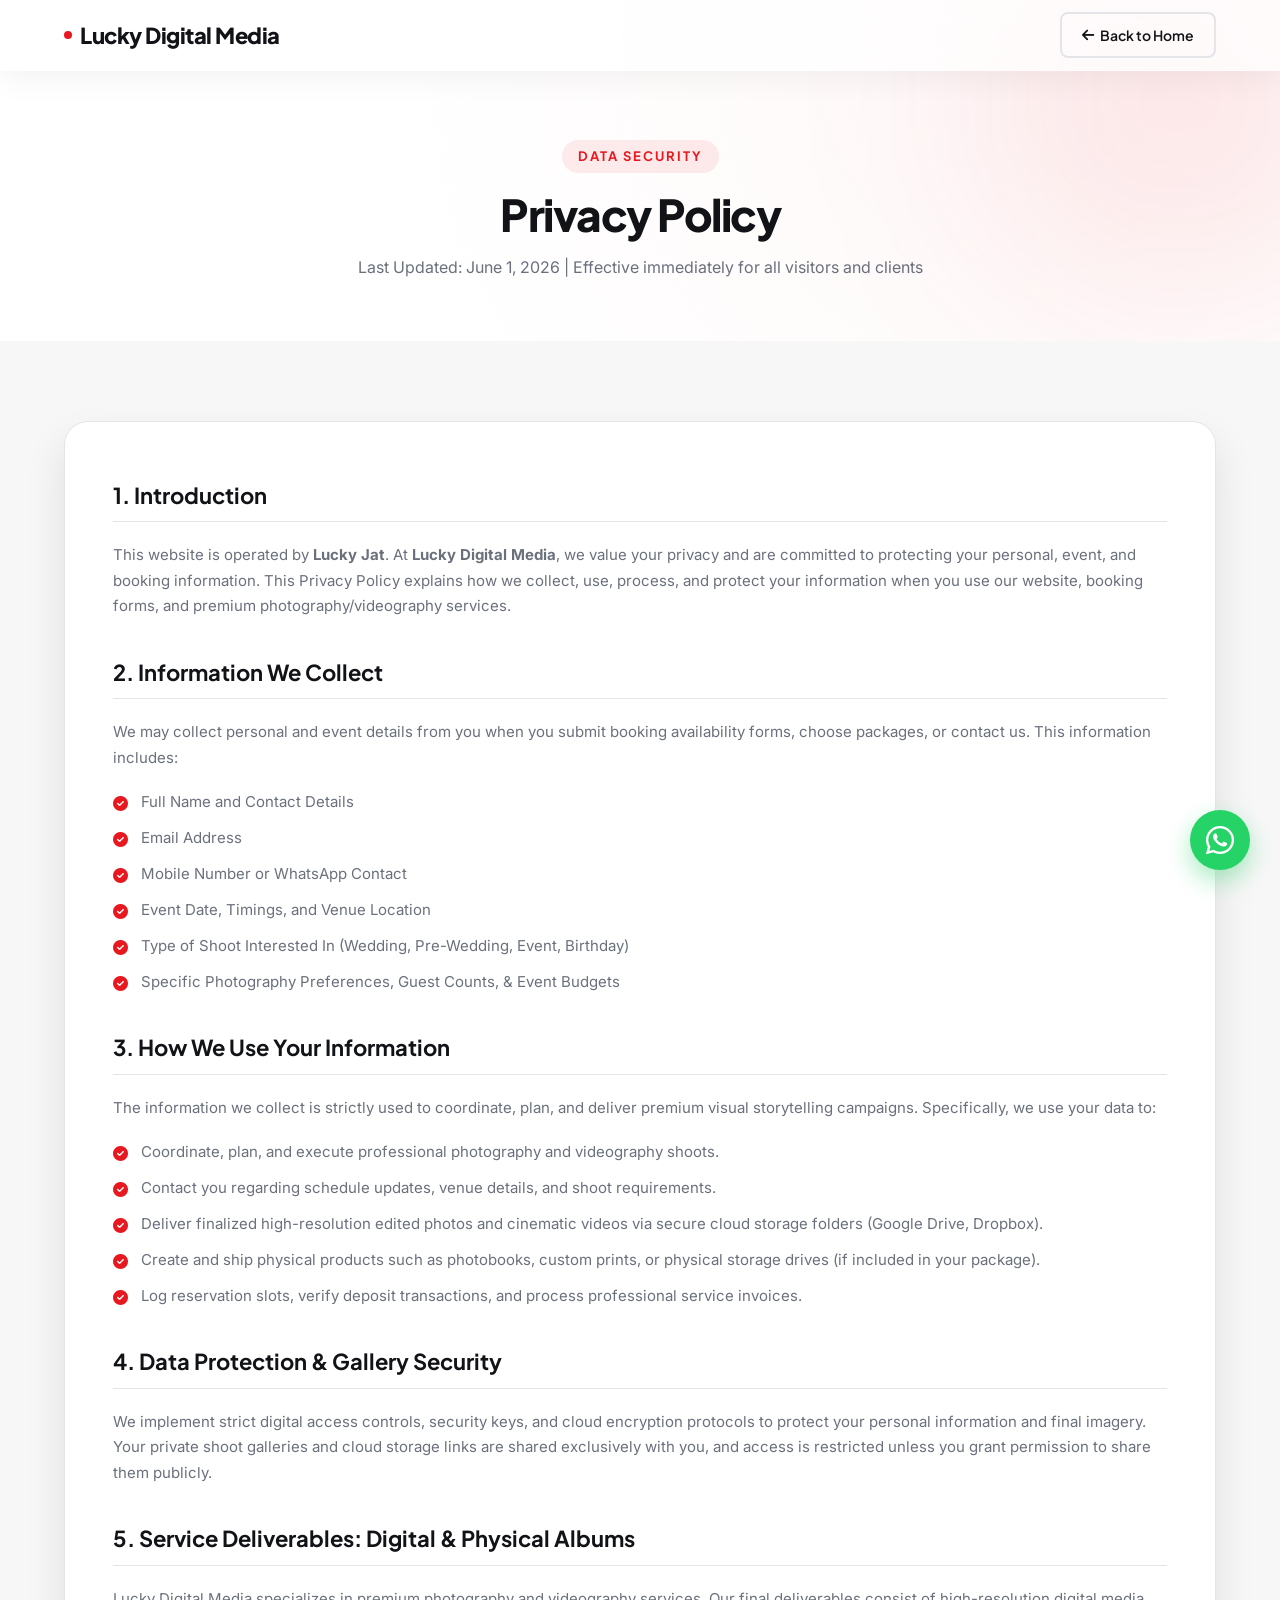
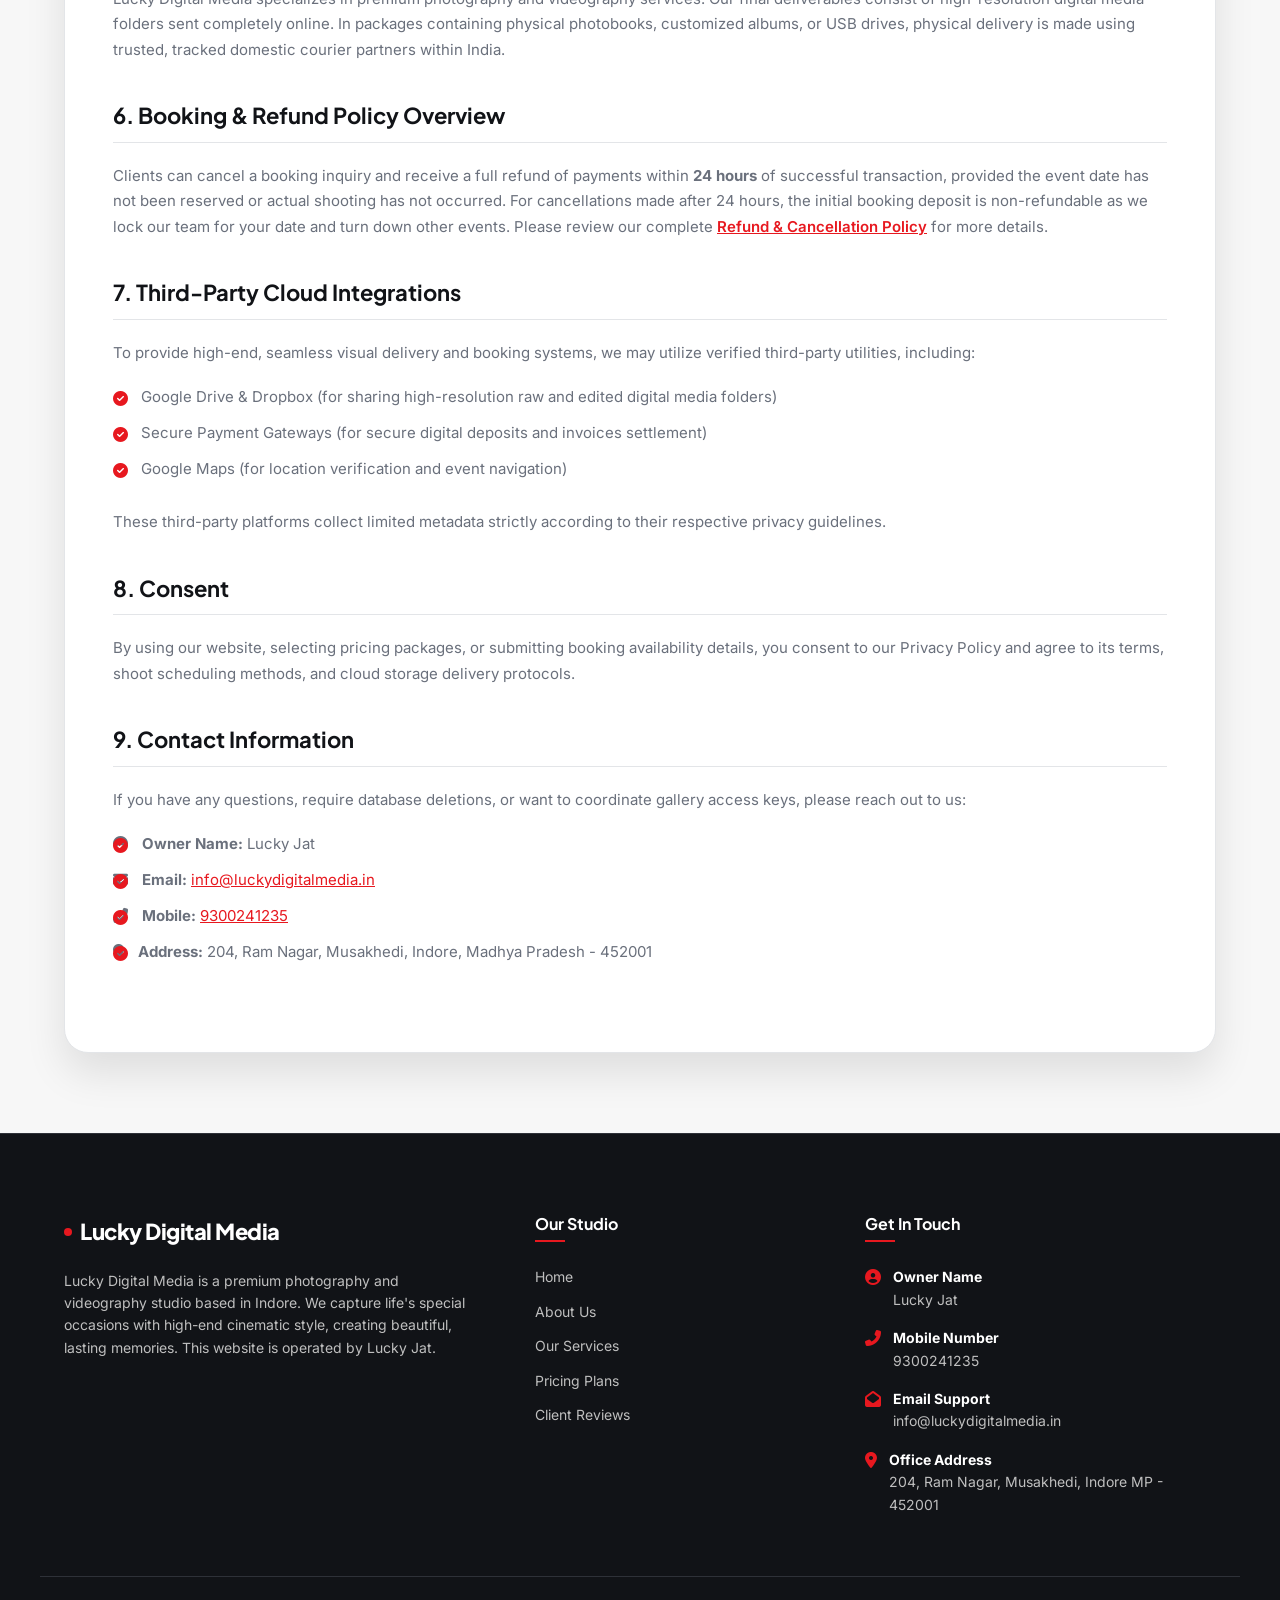
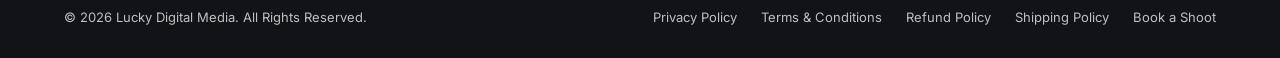
==== commit a427e3c2: "Revert details removal: Restore owner name, phone number, address, and WhatsApp widgets" ====
--- a/privacy.html
+++ b/privacy.html
@@ -43,7 +43,7 @@
       <div class="policy-content-box">
         
         <h2>1. Introduction</h2>
-        <p>This website is operated by <strong>Lucky Digital Media</strong>. At <strong>Lucky Digital Media</strong>, we value your privacy and are committed to protecting your personal, event, and booking information. This Privacy Policy explains how we collect, use, process, and protect your information when you use our website, booking forms, and premium photography/videography services.</p>
+        <p>This website is operated by <strong>Lucky Jat</strong>. At <strong>Lucky Digital Media</strong>, we value your privacy and are committed to protecting your personal, event, and booking information. This Privacy Policy explains how we collect, use, process, and protect your information when you use our website, booking forms, and premium photography/videography services.</p>
         
         <h2>2. Information We Collect</h2>
         <p>We may collect personal and event details from you when you submit booking availability forms, choose packages, or contact us. This information includes:</p>
@@ -88,8 +88,12 @@
         <p>By using our website, selecting pricing packages, or submitting booking availability details, you consent to our Privacy Policy and agree to its terms, shoot scheduling methods, and cloud storage delivery protocols.</p>
         
         <h2>9. Contact Information</h2>
+        <p>If you have any questions, require database deletions, or want to coordinate gallery access keys, please reach out to us:</p>
         <ul style="list-style: none;">
+          <li style="padding-left: 0;"><i class="fas fa-user-circle text-primary" style="margin-right: 10px;"></i> <strong>Owner Name:</strong> Lucky Jat</li>
           <li style="padding-left: 0;"><i class="fas fa-envelope text-primary" style="margin-right: 10px;"></i> <strong>Email:</strong> <a href="mailto:info@luckydigitalmedia.in" style="color: var(--primary); text-decoration: underline;">info@luckydigitalmedia.in</a></li>
+          <li style="padding-left: 0;"><i class="fas fa-phone-alt text-primary" style="margin-right: 10px;"></i> <strong>Mobile:</strong> <a href="tel:9300241235" style="color: var(--primary); text-decoration: underline;">9300241235</a></li>
+          <li style="padding-left: 0;"><i class="fas fa-map-marker-alt text-primary" style="margin-right: 10px;"></i> <strong>Address:</strong> 204, Ram Nagar, Musakhedi, Indore, Madhya Pradesh - 452001</li>
         </ul>
         
       </div>
@@ -104,7 +108,7 @@
         <a href="index.html" class="logo">
           <span class="logo-dot"></span>Lucky Digital Media
         </a>
-        <p class="footer-desc">Lucky Digital Media is a premium photography and videography studio. We capture life's special occasions with high-end cinematic style, creating beautiful, lasting memories.</p>
+        <p class="footer-desc">Lucky Digital Media is a premium photography and videography studio based in Indore. We capture life's special occasions with high-end cinematic style, creating beautiful, lasting memories. This website is operated by Lucky Jat.</p>
       </div>
       
       <div class="footer-column">
@@ -121,6 +125,20 @@
       <div class="footer-column">
         <h4>Get In Touch</h4>
         <div class="footer-contact">
+          <div class="footer-contact-item">
+            <i class="fas fa-user-circle"></i>
+            <div>
+              <strong>Owner Name</strong>
+              <p>Lucky Jat</p>
+            </div>
+          </div>
+          <a href="tel:9300241235" class="footer-contact-item">
+            <i class="fas fa-phone-alt"></i>
+            <div>
+              <strong>Mobile Number</strong>
+              <p>9300241235</p>
+            </div>
+          </a>
           <a href="mailto:info@luckydigitalmedia.in" class="footer-contact-item">
             <i class="fas fa-envelope-open"></i>
             <div>
@@ -128,6 +146,13 @@
               <p>info@luckydigitalmedia.in</p>
             </div>
           </a>
+          <div class="footer-contact-item">
+            <i class="fas fa-map-marker-alt"></i>
+            <div>
+              <strong>Office Address</strong>
+              <p>204, Ram Nagar, Musakhedi, Indore MP - 452001</p>
+            </div>
+          </div>
         </div>
       </div>
       
@@ -145,7 +170,10 @@
     </div>
   </footer>
 
-
+  <!-- Floating Responsive WhatsApp Button (Pulsing) -->
+  <a href="https://wa.me/919300241235?text=Hi%20Lucky,%20I%20am%20interested%20in%20your%20photography%20services!" class="whatsapp-float" target="_blank" rel="noopener noreferrer" aria-label="Chat on WhatsApp">
+    <i class="fab fa-whatsapp"></i>
+  </a>
 
   <!-- Back to Top Button -->
   <div class="back-to-top" id="backToTop" aria-label="Scroll to Top">
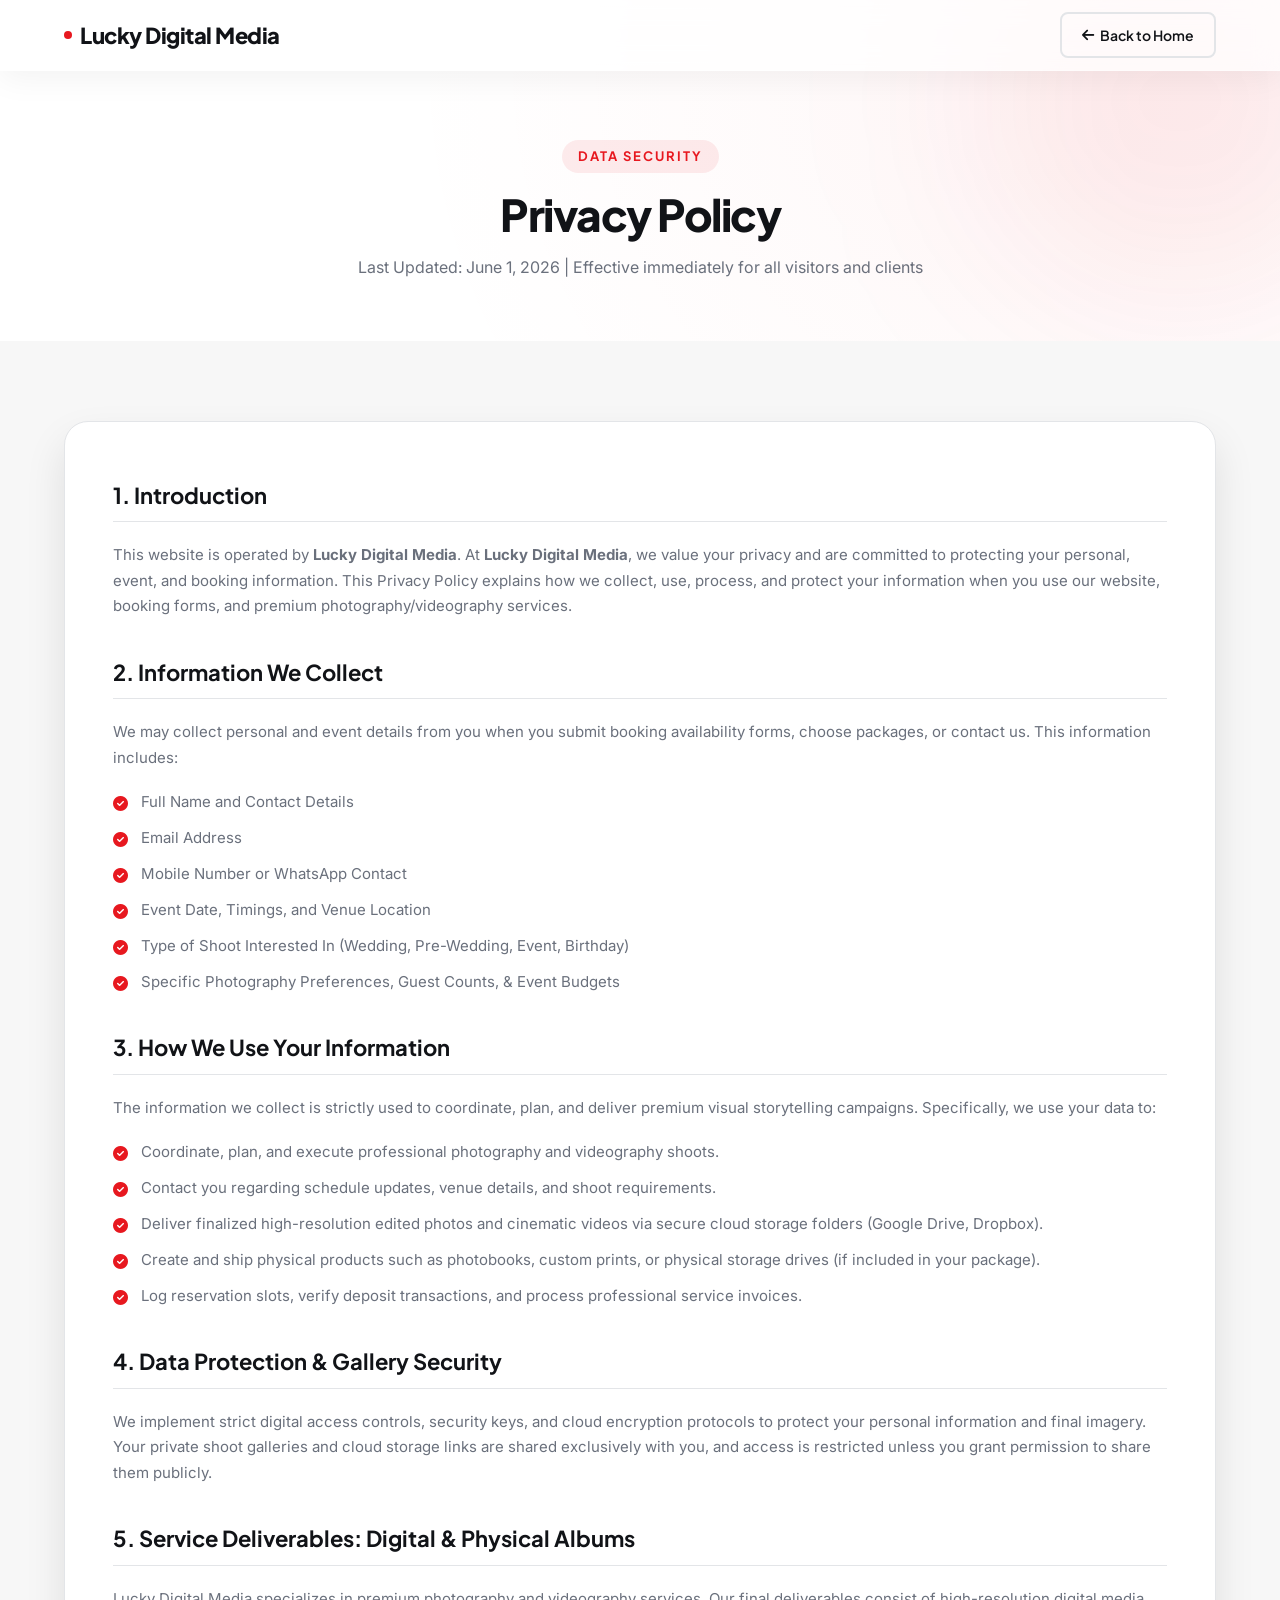
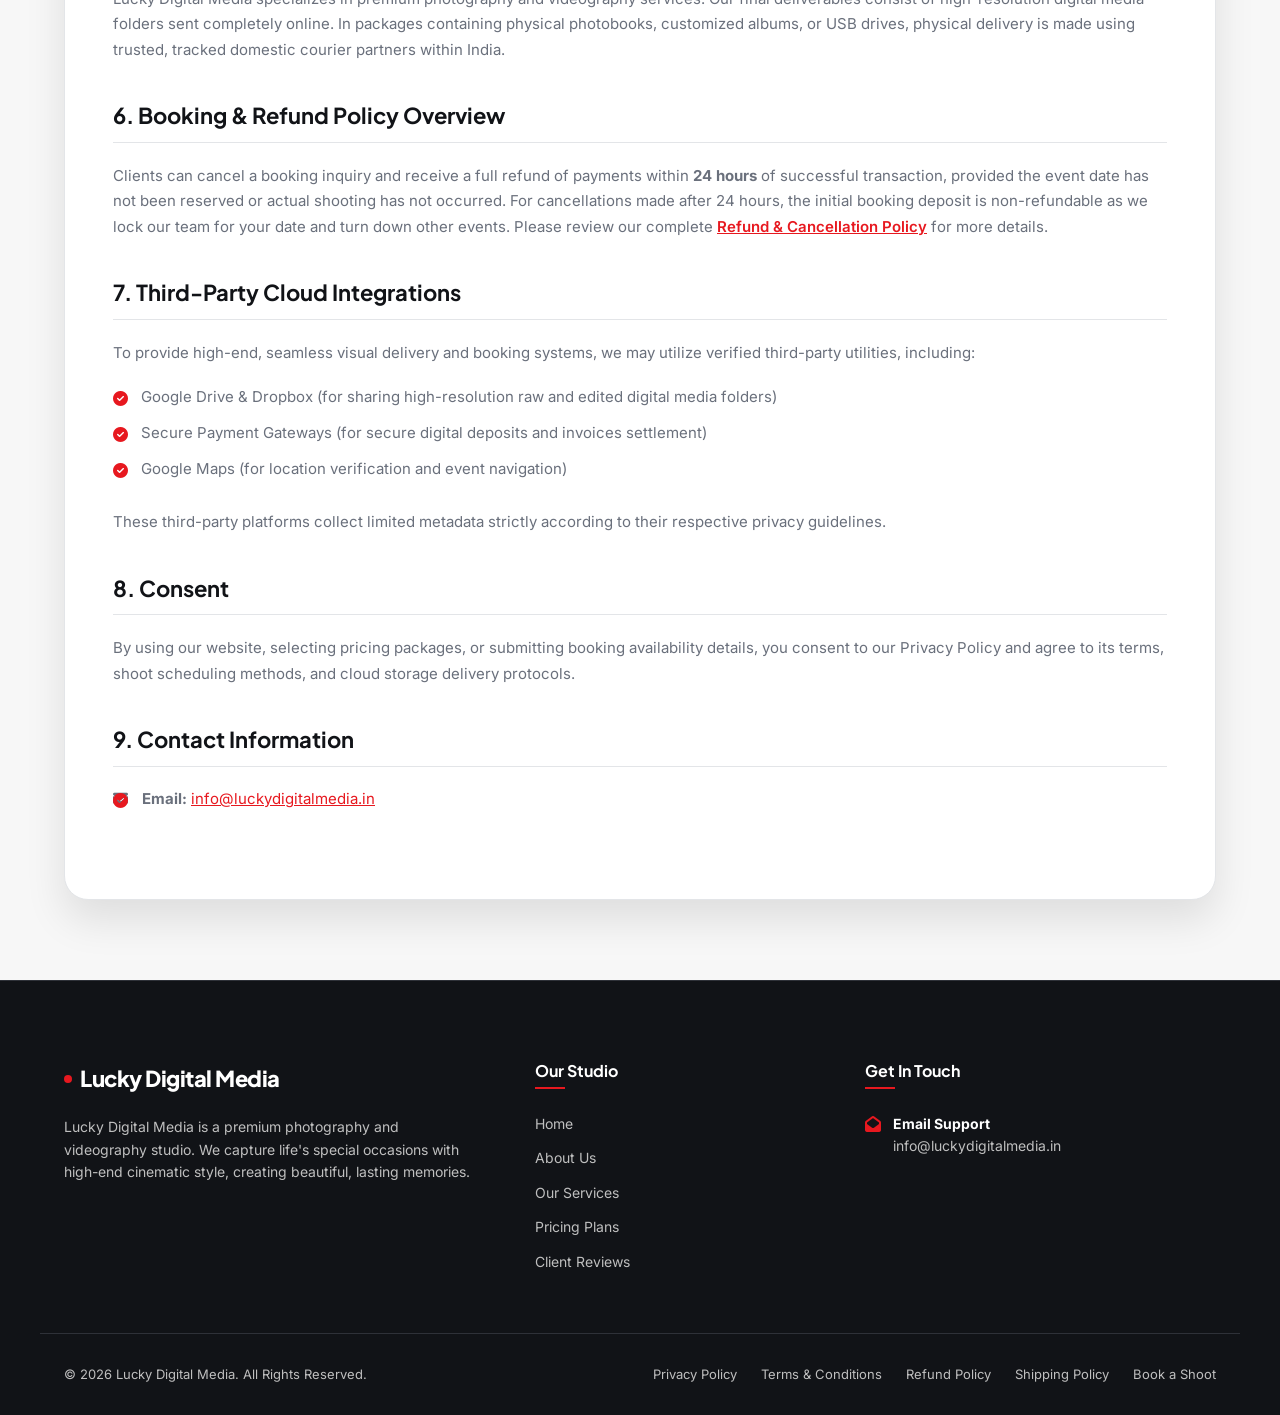
==== commit f9faf96b: "Remove owner name, mobile number, physical address, and floating WhatsApp buttons from all pages" ====
--- a/privacy.html
+++ b/privacy.html
@@ -43,7 +43,7 @@
       <div class="policy-content-box">
         
         <h2>1. Introduction</h2>
-        <p>This website is operated by <strong>Lucky Jat</strong>. At <strong>Lucky Digital Media</strong>, we value your privacy and are committed to protecting your personal, event, and booking information. This Privacy Policy explains how we collect, use, process, and protect your information when you use our website, booking forms, and premium photography/videography services.</p>
+        <p>This website is operated by <strong>Lucky Digital Media</strong>. At <strong>Lucky Digital Media</strong>, we value your privacy and are committed to protecting your personal, event, and booking information. This Privacy Policy explains how we collect, use, process, and protect your information when you use our website, booking forms, and premium photography/videography services.</p>
         
         <h2>2. Information We Collect</h2>
         <p>We may collect personal and event details from you when you submit booking availability forms, choose packages, or contact us. This information includes:</p>
@@ -88,12 +88,8 @@
         <p>By using our website, selecting pricing packages, or submitting booking availability details, you consent to our Privacy Policy and agree to its terms, shoot scheduling methods, and cloud storage delivery protocols.</p>
         
         <h2>9. Contact Information</h2>
-        <p>If you have any questions, require database deletions, or want to coordinate gallery access keys, please reach out to us:</p>
         <ul style="list-style: none;">
-          <li style="padding-left: 0;"><i class="fas fa-user-circle text-primary" style="margin-right: 10px;"></i> <strong>Owner Name:</strong> Lucky Jat</li>
           <li style="padding-left: 0;"><i class="fas fa-envelope text-primary" style="margin-right: 10px;"></i> <strong>Email:</strong> <a href="mailto:info@luckydigitalmedia.in" style="color: var(--primary); text-decoration: underline;">info@luckydigitalmedia.in</a></li>
-          <li style="padding-left: 0;"><i class="fas fa-phone-alt text-primary" style="margin-right: 10px;"></i> <strong>Mobile:</strong> <a href="tel:9300241235" style="color: var(--primary); text-decoration: underline;">9300241235</a></li>
-          <li style="padding-left: 0;"><i class="fas fa-map-marker-alt text-primary" style="margin-right: 10px;"></i> <strong>Address:</strong> 204, Ram Nagar, Musakhedi, Indore, Madhya Pradesh - 452001</li>
         </ul>
         
       </div>
@@ -108,7 +104,7 @@
         <a href="index.html" class="logo">
           <span class="logo-dot"></span>Lucky Digital Media
         </a>
-        <p class="footer-desc">Lucky Digital Media is a premium photography and videography studio based in Indore. We capture life's special occasions with high-end cinematic style, creating beautiful, lasting memories. This website is operated by Lucky Jat.</p>
+        <p class="footer-desc">Lucky Digital Media is a premium photography and videography studio. We capture life's special occasions with high-end cinematic style, creating beautiful, lasting memories.</p>
       </div>
       
       <div class="footer-column">
@@ -125,20 +121,6 @@
       <div class="footer-column">
         <h4>Get In Touch</h4>
         <div class="footer-contact">
-          <div class="footer-contact-item">
-            <i class="fas fa-user-circle"></i>
-            <div>
-              <strong>Owner Name</strong>
-              <p>Lucky Jat</p>
-            </div>
-          </div>
-          <a href="tel:9300241235" class="footer-contact-item">
-            <i class="fas fa-phone-alt"></i>
-            <div>
-              <strong>Mobile Number</strong>
-              <p>9300241235</p>
-            </div>
-          </a>
           <a href="mailto:info@luckydigitalmedia.in" class="footer-contact-item">
             <i class="fas fa-envelope-open"></i>
             <div>
@@ -146,13 +128,6 @@
               <p>info@luckydigitalmedia.in</p>
             </div>
           </a>
-          <div class="footer-contact-item">
-            <i class="fas fa-map-marker-alt"></i>
-            <div>
-              <strong>Office Address</strong>
-              <p>204, Ram Nagar, Musakhedi, Indore MP - 452001</p>
-            </div>
-          </div>
         </div>
       </div>
       
@@ -170,10 +145,7 @@
     </div>
   </footer>
 
-  <!-- Floating Responsive WhatsApp Button (Pulsing) -->
-  <a href="https://wa.me/919300241235?text=Hi%20Lucky,%20I%20am%20interested%20in%20your%20photography%20services!" class="whatsapp-float" target="_blank" rel="noopener noreferrer" aria-label="Chat on WhatsApp">
-    <i class="fab fa-whatsapp"></i>
-  </a>
+
 
   <!-- Back to Top Button -->
   <div class="back-to-top" id="backToTop" aria-label="Scroll to Top">
